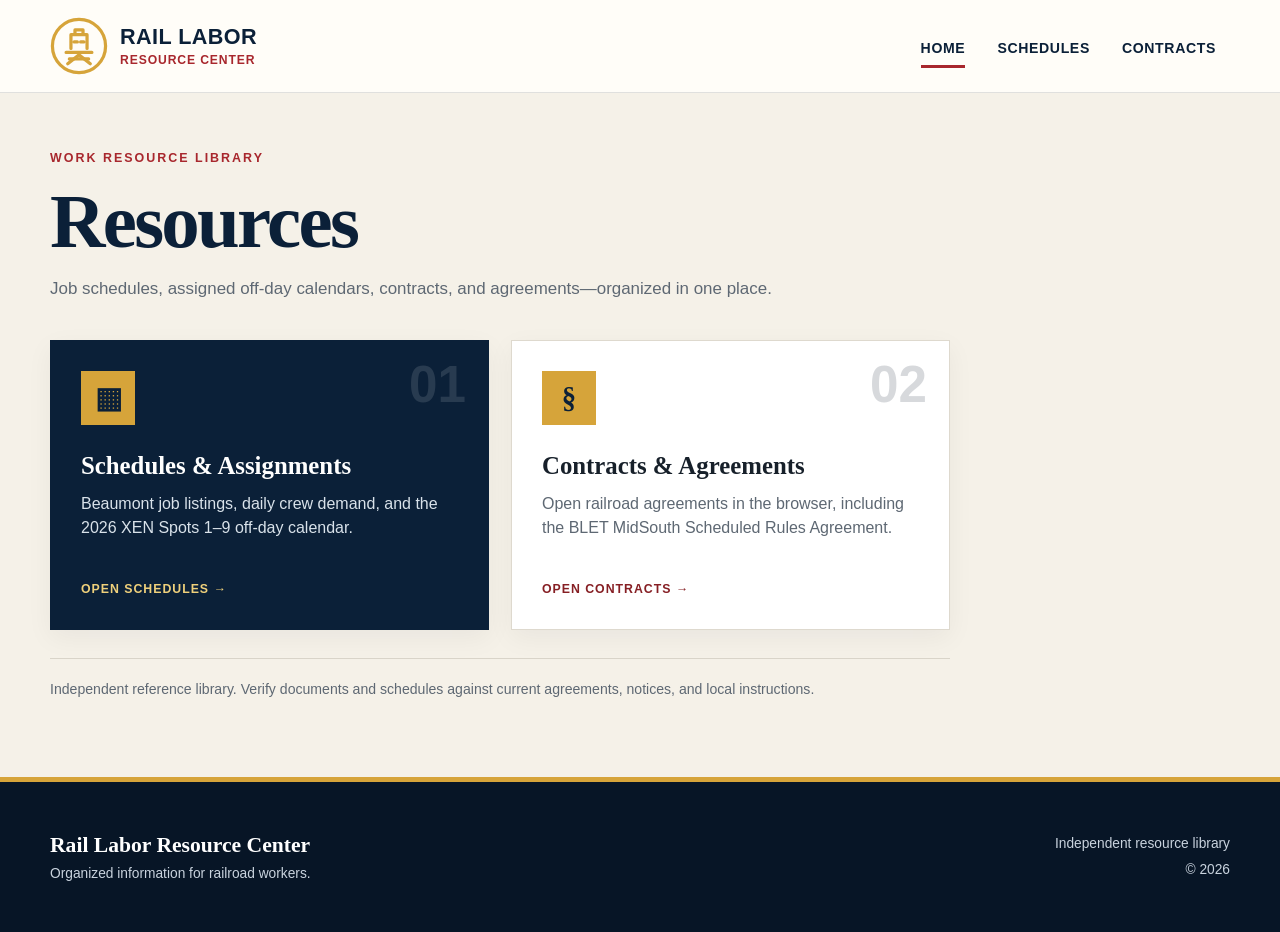
==== index.html @ 2bf5eca1 "Simplify main resource page" ====
<!doctype html>
<html lang="en">
<head>
  <meta charset="utf-8">
  <meta name="viewport" content="width=device-width, initial-scale=1">
  <meta name="description" content="Railroad work agreements, job schedules, calendars, and employee reference materials.">
  <title>Rail Labor Resource Center</title>
  <link rel="stylesheet" href="styles.css">
  <style>
    .home-directory {
      min-height: calc(100vh - 242px);
      padding: 56px 0 76px;
      background: var(--cream);
    }

    .home-heading {
      max-width: 760px;
      margin-bottom: 38px;
    }

    .home-heading h1 {
      margin: 0;
      color: var(--navy-900);
      font-family: Georgia, 'Times New Roman', serif;
      font-size: clamp(2.7rem, 7vw, 4.8rem);
      font-weight: 900;
      line-height: .98;
      letter-spacing: -.035em;
    }

    .home-heading p:not(.eyebrow) {
      margin: 16px 0 0;
      color: var(--muted);
      font-size: 1.06rem;
    }

    .home-resource-grid {
      max-width: 900px;
      grid-template-columns: repeat(2, minmax(0, 1fr));
    }

    .home-resource-grid .resource-card {
      min-height: 290px;
    }

    .home-note {
      max-width: 900px;
      margin: 28px 0 0;
      padding-top: 20px;
      color: var(--muted);
      border-top: 1px solid var(--line);
      font-size: .88rem;
    }

    @media (max-width: 700px) {
      .home-directory { padding: 40px 0 56px; }
      .home-resource-grid { grid-template-columns: 1fr; }
      .home-resource-grid .resource-card { min-height: 250px; }
    }
  </style>
</head>
<body>
  <a class="skip-link" href="#main-content">Skip to content</a>

  <header class="site-header">
    <div class="container header-inner">
      <a class="brand" href="./" aria-label="Rail Labor Resource Center home">
        <span class="brand-mark" aria-hidden="true">
          <svg viewBox="0 0 72 72" role="img">
            <circle cx="36" cy="36" r="33" fill="none" stroke="currentColor" stroke-width="4"/>
            <path d="M20 44h32M24 52h24M26 39V22h20v17M31 22v-6h10v6M30 31h4m4 0h4" fill="none" stroke="currentColor" stroke-width="4" stroke-linecap="round" stroke-linejoin="round"/>
            <path d="M22 58 36 47 50 58" fill="none" stroke="currentColor" stroke-width="4" stroke-linecap="round"/>
          </svg>
        </span>
        <span class="brand-copy">
          <strong>Rail Labor</strong>
          <span>Resource Center</span>
        </span>
      </a>

      <button class="menu-button" type="button" aria-expanded="false" aria-controls="primary-nav">
        <span></span><span></span><span></span>
        <span class="sr-only">Open navigation</span>
      </button>

      <nav id="primary-nav" class="primary-nav" aria-label="Main navigation">
        <a class="active" href="./">Home</a>
        <a href="work-resources/schedules/">Schedules</a>
        <a href="work-resources/contract/">Contracts</a>
      </nav>
    </div>
  </header>

  <main id="main-content" class="home-directory">
    <div class="container">
      <header class="home-heading">
        <p class="eyebrow dark">Work resource library</p>
        <h1>Resources</h1>
        <p>Job schedules, assigned off-day calendars, contracts, and agreements—organized in one place.</p>
      </header>

      <div class="resource-grid home-resource-grid">
        <a class="resource-card featured" href="work-resources/schedules/">
          <span class="card-number">01</span>
          <span class="card-icon" aria-hidden="true">▦</span>
          <h3>Schedules & Assignments</h3>
          <p>Beaumont job listings, daily crew demand, and the 2026 XEN Spots 1–9 off-day calendar.</p>
          <span class="card-link">Open schedules <span aria-hidden="true">→</span></span>
        </a>

        <a class="resource-card" href="work-resources/contract/">
          <span class="card-number">02</span>
          <span class="card-icon" aria-hidden="true">§</span>
          <h3>Contracts & Agreements</h3>
          <p>Open railroad agreements in the browser, including the BLET MidSouth Scheduled Rules Agreement.</p>
          <span class="card-link" style="color:var(--red-700)">Open contracts <span aria-hidden="true">→</span></span>
        </a>
      </div>

      <p class="home-note">Independent reference library. Verify documents and schedules against current agreements, notices, and local instructions.</p>
    </div>
  </main>

  <footer class="site-footer">
    <div class="container footer-inner">
      <div class="footer-brand">
        <strong>Rail Labor Resource Center</strong>
        <span>Organized information for railroad workers.</span>
      </div>
      <div class="footer-meta">
        <span>Independent resource library</span>
        <span id="copyright-year"></span>
      </div>
    </div>
  </footer>

  <script src="script.js"></script>
</body>
</html>
---- styles.css ----
:root {
  --navy-950: #071526;
  --navy-900: #0b2038;
  --navy-800: #123151;
  --blue-700: #164f7a;
  --gold-500: #d6a43a;
  --gold-300: #efd07b;
  --red-600: #a8272d;
  --red-700: #861f24;
  --cream: #f5f1e8;
  --paper: #fffdf8;
  --ink: #17202a;
  --muted: #5e6873;
  --line: #d9d4c9;
  --white: #ffffff;
  --shadow: 0 18px 45px rgba(7, 21, 38, .12);
  --radius: 16px;
  --container: 1180px;
}

* { box-sizing: border-box; }
html { scroll-behavior: smooth; }
body {
  margin: 0;
  color: var(--ink);
  background: var(--paper);
  font-family: Arial, Helvetica, sans-serif;
  line-height: 1.55;
}

a { color: inherit; }
img, svg { max-width: 100%; }
button, input { font: inherit; }

.container {
  width: min(calc(100% - 32px), var(--container));
  margin-inline: auto;
}

.skip-link {
  position: fixed;
  left: 16px;
  top: -60px;
  z-index: 999;
  background: var(--gold-500);
  color: var(--navy-950);
  padding: 10px 14px;
  font-weight: 800;
  text-decoration: none;
  border-radius: 0 0 8px 8px;
}
.skip-link:focus { top: 0; }

.sr-only {
  position: absolute;
  width: 1px;
  height: 1px;
  padding: 0;
  margin: -1px;
  overflow: hidden;
  clip: rect(0,0,0,0);
  white-space: nowrap;
  border: 0;
}

.utility-bar {
  background: var(--navy-950);
  color: #d7e0e9;
  font-size: .8rem;
  letter-spacing: .04em;
}
.utility-inner {
  min-height: 34px;
  display: flex;
  align-items: center;
  justify-content: space-between;
  gap: 20px;
}
.utility-inner a {
  color: var(--gold-300);
  font-weight: 700;
  text-decoration: none;
}
.utility-inner a:hover { text-decoration: underline; }

.site-header {
  position: sticky;
  top: 0;
  z-index: 100;
  background: rgba(255, 253, 248, .97);
  border-bottom: 1px solid rgba(7, 21, 38, .12);
  backdrop-filter: blur(10px);
}
.header-inner {
  min-height: 92px;
  display: flex;
  align-items: center;
  justify-content: space-between;
  gap: 28px;
}
.brand {
  display: inline-flex;
  align-items: center;
  gap: 12px;
  text-decoration: none;
  color: var(--navy-900);
}
.brand-mark {
  width: 58px;
  height: 58px;
  display: grid;
  place-items: center;
  color: var(--gold-500);
}
.brand-copy {
  display: grid;
  line-height: 1;
  text-transform: uppercase;
  letter-spacing: .055em;
}
.brand-copy strong {
  font-size: 1.35rem;
  letter-spacing: .02em;
}
.brand-copy span {
  margin-top: 7px;
  font-size: .76rem;
  font-weight: 800;
  color: var(--red-600);
}

.primary-nav {
  display: flex;
  align-items: center;
  gap: 4px;
}
.primary-nav a {
  position: relative;
  padding: 34px 14px 29px;
  color: var(--navy-900);
  font-size: .88rem;
  font-weight: 800;
  text-decoration: none;
  text-transform: uppercase;
  letter-spacing: .045em;
}
.primary-nav a::after {
  content: "";
  position: absolute;
  left: 14px;
  right: 14px;
  bottom: 20px;
  height: 3px;
  background: var(--red-600);
  transform: scaleX(0);
  transform-origin: left;
  transition: transform .2s ease;
}
.primary-nav a:hover::after,
.primary-nav a.active::after { transform: scaleX(1); }

.menu-button {
  display: none;
  width: 46px;
  height: 42px;
  border: 1px solid var(--line);
  background: var(--paper);
  border-radius: 8px;
  padding: 9px;
  cursor: pointer;
}
.menu-button span:not(.sr-only) {
  display: block;
  height: 3px;
  background: var(--navy-900);
  margin: 4px 0;
  border-radius: 2px;
}

.hero {
  position: relative;
  overflow: hidden;
  color: var(--white);
  background:
    linear-gradient(100deg, rgba(7, 21, 38, .97) 0%, rgba(11, 32, 56, .96) 53%, rgba(18, 49, 81, .88) 100%),
    repeating-linear-gradient(135deg, transparent 0 20px, rgba(255,255,255,.02) 20px 22px);
}
.hero::before {
  content: "";
  position: absolute;
  width: 520px;
  height: 520px;
  right: -120px;
  top: -200px;
  border: 70px solid rgba(214, 164, 58, .08);
  border-radius: 50%;
}
.hero-grid {
  position: relative;
  z-index: 2;
  min-height: 590px;
  display: grid;
  grid-template-columns: minmax(0, 1.5fr) minmax(300px, .72fr);
  align-items: center;
  gap: 70px;
  padding-block: 84px;
}
.eyebrow {
  margin: 0 0 16px;
  color: var(--gold-300);
  font-size: .78rem;
  font-weight: 900;
  text-transform: uppercase;
  letter-spacing: .16em;
}
.eyebrow.dark { color: var(--red-600); }
.hero h1,
.section-heading h2,
.about-section h2,
.page-hero h1 {
  margin: 0;
  color: inherit;
  font-family: Georgia, 'Times New Roman', serif;
  font-weight: 900;
  line-height: .98;
  letter-spacing: -.035em;
}
.hero h1 { font-size: clamp(3.4rem, 8vw, 6.7rem); max-width: 780px; }
.hero-lead {
  max-width: 720px;
  margin: 27px 0 0;
  color: #dfe7ef;
  font-size: clamp(1.05rem, 2vw, 1.28rem);
}
.hero-actions {
  display: flex;
  flex-wrap: wrap;
  gap: 14px;
  margin-top: 34px;
}
.button {
  display: inline-flex;
  align-items: center;
  justify-content: center;
  min-height: 50px;
  padding: 0 22px;
  border: 2px solid transparent;
  font-weight: 900;
  text-decoration: none;
  text-transform: uppercase;
  letter-spacing: .045em;
  font-size: .82rem;
  transition: transform .2s ease, background .2s ease, border-color .2s ease;
}
.button:hover { transform: translateY(-2px); }
.button-primary {
  color: var(--navy-950);
  background: var(--gold-500);
  border-color: var(--gold-500);
}
.button-primary:hover { background: var(--gold-300); }
.button-secondary {
  color: var(--white);
  background: transparent;
  border-color: rgba(255,255,255,.45);
}
.button-secondary:hover { border-color: var(--white); background: rgba(255,255,255,.06); }

.hero-panel {
  position: relative;
  padding: 34px;
  background: rgba(255,255,255,.08);
  border: 1px solid rgba(255,255,255,.18);
  box-shadow: 0 24px 60px rgba(0,0,0,.18);
}
.hero-panel::before {
  content: "";
  position: absolute;
  left: 0;
  top: 0;
  width: 7px;
  height: 100%;
  background: var(--gold-500);
}
.panel-kicker {
  color: var(--gold-300);
  font-size: .72rem;
  font-weight: 900;
  text-transform: uppercase;
  letter-spacing: .15em;
}
.hero-panel h2 {
  margin: 12px 0 22px;
  font-family: Georgia, 'Times New Roman', serif;
  font-size: 2rem;
  line-height: 1.08;
}
.check-list { list-style: none; padding: 0; margin: 0; }
.check-list li {
  position: relative;
  padding: 13px 0 13px 30px;
  border-top: 1px solid rgba(255,255,255,.14);
}
.check-list li::before {
  content: "✓";
  position: absolute;
  left: 0;
  color: var(--gold-300);
  font-weight: 900;
}

.rail-lines {
  position: absolute;
  left: 0;
  right: 0;
  bottom: 0;
  height: 72px;
  opacity: .13;
  background:
    linear-gradient(to bottom, transparent 14px, #fff 14px 18px, transparent 18px 42px, #fff 42px 46px, transparent 46px),
    repeating-linear-gradient(90deg, transparent 0 40px, #fff 40px 46px, transparent 46px 80px);
}

.notice-strip { background: var(--red-600); color: var(--white); }
.notice-inner {
  min-height: 62px;
  display: flex;
  align-items: center;
  gap: 16px;
  font-size: .95rem;
}
.notice-inner strong {
  color: var(--gold-300);
  text-transform: uppercase;
  letter-spacing: .07em;
}

.section { padding: 92px 0; }
.resources-section { background: var(--cream); }
.section-heading h2,
.about-section h2 { color: var(--navy-900); font-size: clamp(2.5rem, 5vw, 4.4rem); }
.section-heading p:not(.eyebrow) {
  max-width: 710px;
  margin: 18px 0 0;
  color: var(--muted);
  font-size: 1.06rem;
}
.split-heading {
  display: flex;
  align-items: end;
  justify-content: space-between;
  gap: 30px;
  margin-bottom: 42px;
}
.resource-search { min-width: min(100%, 330px); }
.resource-search input {
  width: 100%;
  min-height: 50px;
  padding: 0 16px;
  color: var(--ink);
  background: var(--white);
  border: 1px solid #c7c2b7;
  border-radius: 0;
  outline: none;
}
.resource-search input:focus {
  border-color: var(--navy-800);
  box-shadow: 0 0 0 3px rgba(18,49,81,.12);
}

.resource-grid {
  display: grid;
  grid-template-columns: repeat(3, 1fr);
  gap: 22px;
}
.resource-card {
  position: relative;
  min-height: 330px;
  display: flex;
  flex-direction: column;
  padding: 30px;
  color: var(--ink);
  background: var(--white);
  border: 1px solid #ded9ce;
  box-shadow: 0 8px 25px rgba(7,21,38,.05);
  text-decoration: none;
  transition: transform .2s ease, box-shadow .2s ease, border-color .2s ease;
}
.resource-card:hover {
  transform: translateY(-5px);
  border-color: var(--gold-500);
  box-shadow: var(--shadow);
}
.resource-card.featured {
  color: var(--white);
  background: var(--navy-900);
  border-color: var(--navy-900);
}
.resource-card.featured p { color: #d9e2ea; }
.card-number {
  position: absolute;
  right: 22px;
  top: 18px;
  color: rgba(7,21,38,.16);
  font-size: 3.2rem;
  font-weight: 900;
  line-height: 1;
}
.featured .card-number { color: rgba(255,255,255,.12); }
.card-icon {
  width: 54px;
  height: 54px;
  display: grid;
  place-items: center;
  color: var(--navy-900);
  background: var(--gold-500);
  font-family: Georgia, 'Times New Roman', serif;
  font-size: 1.8rem;
  font-weight: 900;
}
.resource-card h3 {
  margin: 28px 0 12px;
  font-family: Georgia, 'Times New Roman', serif;
  font-size: 1.55rem;
  line-height: 1.08;
}
.resource-card p {
  margin: 0 0 22px;
  color: var(--muted);
}
.card-link,
.status-pill {
  margin-top: auto;
  font-size: .77rem;
  font-weight: 900;
  text-transform: uppercase;
  letter-spacing: .08em;
}
.card-link { color: var(--gold-300); }
.status-pill {
  width: fit-content;
  color: var(--red-700);
  background: #f4e4e5;
  padding: 6px 9px;
}
.resource-card.is-hidden { display: none; }
.no-results {
  padding: 24px;
  text-align: center;
  color: var(--muted);
  background: var(--white);
  border: 1px solid var(--line);
}

.quick-section {
  color: var(--white);
  background: var(--navy-900);
}
.quick-grid {
  display: grid;
  grid-template-columns: .72fr 1.28fr;
  align-items: start;
  gap: 70px;
}
.light-heading h2 { color: var(--white); }
.light-heading p:not(.eyebrow) { color: #cbd5df; }
.quick-links {
  display: grid;
  grid-template-columns: repeat(3, 1fr);
  border-top: 1px solid rgba(255,255,255,.18);
  border-left: 1px solid rgba(255,255,255,.18);
}
.quick-links a {
  min-height: 180px;
  display: flex;
  flex-direction: column;
  justify-content: end;
  padding: 25px;
  border-right: 1px solid rgba(255,255,255,.18);
  border-bottom: 1px solid rgba(255,255,255,.18);
  text-decoration: none;
  transition: background .2s ease;
}
.quick-links a:hover { background: rgba(255,255,255,.07); }
.quick-links span {
  color: var(--gold-300);
  font-size: .72rem;
  font-weight: 900;
  text-transform: uppercase;
  letter-spacing: .1em;
}
.quick-links strong {
  margin-top: 10px;
  font-family: Georgia, 'Times New Roman', serif;
  font-size: 1.35rem;
  line-height: 1.1;
}

.about-section { background: var(--paper); }
.about-grid {
  display: grid;
  grid-template-columns: .9fr 1.1fr;
  gap: 80px;
}
.about-copy {
  padding-top: 12px;
  color: var(--muted);
  font-size: 1.08rem;
}
.about-copy p:first-child { margin-top: 0; }

.site-footer {
  color: #c9d3de;
  background: var(--navy-950);
  border-top: 5px solid var(--gold-500);
}
.footer-inner {
  min-height: 150px;
  display: flex;
  align-items: center;
  justify-content: space-between;
  gap: 28px;
}
.footer-brand { display: grid; }
.footer-brand strong {
  color: var(--white);
  font-family: Georgia, 'Times New Roman', serif;
  font-size: 1.35rem;
}
.footer-brand span,
.footer-meta { font-size: .86rem; }
.footer-meta { display: grid; text-align: right; gap: 5px; }

/* Interior pages */
.page-hero {
  color: var(--white);
  background: var(--navy-900);
  border-bottom: 8px solid var(--gold-500);
}
.page-hero .container { padding-block: 72px; }
.breadcrumbs {
  display: flex;
  flex-wrap: wrap;
  gap: 8px;
  margin-bottom: 22px;
  color: #cbd5df;
  font-size: .82rem;
  font-weight: 700;
}
.breadcrumbs a { color: var(--gold-300); text-decoration: none; }
.page-hero h1 { font-size: clamp(3rem, 7vw, 5.6rem); }
.page-hero p {
  max-width: 760px;
  margin: 22px 0 0;
  color: #dce4eb;
  font-size: 1.14rem;
}
.library-layout {
  display: grid;
  grid-template-columns: 270px minmax(0, 1fr);
  gap: 42px;
  align-items: start;
}
.library-sidebar {
  position: sticky;
  top: 120px;
  padding: 24px;
  background: var(--cream);
  border-top: 5px solid var(--red-600);
}
.library-sidebar h2 {
  margin: 0 0 14px;
  color: var(--navy-900);
  font-family: Georgia, 'Times New Roman', serif;
  font-size: 1.35rem;
}
.library-sidebar p { margin: 0; color: var(--muted); font-size: .93rem; }
.library-sidebar a {
  display: block;
  margin-top: 18px;
  color: var(--red-700);
  font-weight: 900;
  font-size: .8rem;
  text-transform: uppercase;
  letter-spacing: .05em;
  text-decoration: none;
}
.library-main h2 {
  margin: 0;
  color: var(--navy-900);
  font-family: Georgia, 'Times New Roman', serif;
  font-size: 2.2rem;
}
.library-intro { color: var(--muted); }
.empty-state {
  margin-top: 28px;
  padding: 42px;
  background: var(--cream);
  border: 1px solid var(--line);
  border-left: 6px solid var(--gold-500);
}
.empty-state h3 {
  margin: 0 0 10px;
  color: var(--navy-900);
  font-family: Georgia, 'Times New Roman', serif;
  font-size: 1.6rem;
}
.empty-state p { margin: 0; color: var(--muted); }
.document-list {
  display: grid;
  gap: 14px;
  margin-top: 28px;
}
.document-item {
  display: grid;
  grid-template-columns: 58px minmax(0,1fr) auto;
  align-items: center;
  gap: 18px;
  padding: 18px;
  background: var(--white);
  border: 1px solid var(--line);
  text-decoration: none;
}
.document-item:hover { border-color: var(--gold-500); box-shadow: var(--shadow); }
.doc-type {
  min-height: 54px;
  display: grid;
  place-items: center;
  color: var(--white);
  background: var(--red-600);
  font-size: .72rem;
  font-weight: 900;
}
.doc-copy strong { display: block; color: var(--navy-900); }
.doc-copy span { color: var(--muted); font-size: .86rem; }
.doc-action { color: var(--red-700); font-size: .78rem; font-weight: 900; text-transform: uppercase; }

@media (max-width: 980px) {
  .menu-button { display: block; }
  .primary-nav {
    position: absolute;
    left: 0;
    right: 0;
    top: 92px;
    display: none;
    flex-direction: column;
    align-items: stretch;
    padding: 10px 16px 18px;
    background: var(--paper);
    border-bottom: 1px solid var(--line);
    box-shadow: 0 18px 30px rgba(7,21,38,.12);
  }
  .primary-nav.open { display: flex; }
  .primary-nav a { padding: 14px; }
  .primary-nav a::after { bottom: 7px; }
  .hero-grid { grid-template-columns: 1fr; gap: 40px; }
  .hero-panel { max-width: 620px; }
  .resource-grid { grid-template-columns: repeat(2, 1fr); }
  .quick-grid,
  .about-grid { grid-template-columns: 1fr; gap: 40px; }
  .library-layout { grid-template-columns: 1fr; }
  .library-sidebar { position: static; }
}

@media (max-width: 700px) {
  .utility-inner { min-height: 42px; font-size: .7rem; }
  .utility-inner span { max-width: 65%; }
  .header-inner { min-height: 76px; }
  .brand-mark { width: 47px; height: 47px; }
  .brand-copy strong { font-size: 1.08rem; }
  .brand-copy span { font-size: .66rem; }
  .primary-nav { top: 76px; }
  .hero-grid { min-height: auto; padding-block: 62px 88px; }
  .hero h1 { font-size: clamp(3rem, 16vw, 4.6rem); }
  .hero-panel { padding: 28px 25px; }
  .notice-inner { align-items: flex-start; flex-direction: column; gap: 2px; padding-block: 14px; }
  .section { padding: 68px 0; }
  .split-heading { align-items: stretch; flex-direction: column; }
  .resource-grid { grid-template-columns: 1fr; }
  .resource-card { min-height: 290px; }
  .quick-links { grid-template-columns: 1fr; }
  .quick-links a { min-height: 130px; }
  .footer-inner { align-items: flex-start; flex-direction: column; justify-content: center; padding-block: 34px; }
  .footer-meta { text-align: left; }
  .document-item { grid-template-columns: 50px minmax(0,1fr); }
  .doc-action { grid-column: 2; }
  .empty-state { padding: 30px 24px; }
}
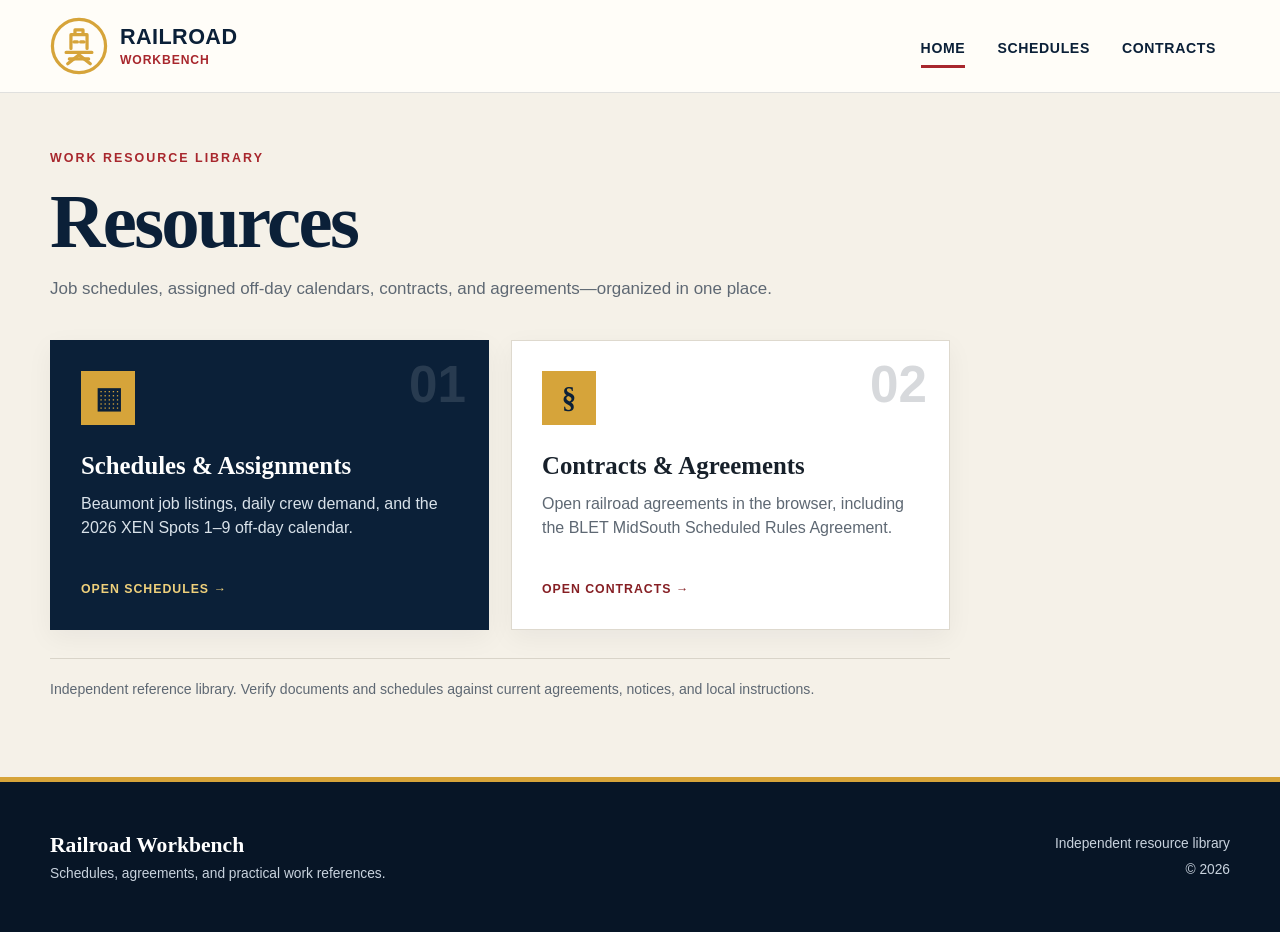
==== commit dbdb77d5: "Rename site to Railroad Workbench" ====
--- a/index.html
+++ b/index.html
@@ -4,7 +4,7 @@
   <meta charset="utf-8">
   <meta name="viewport" content="width=device-width, initial-scale=1">
   <meta name="description" content="Railroad work agreements, job schedules, calendars, and employee reference materials.">
-  <title>Rail Labor Resource Center</title>
+  <title>Railroad Workbench</title>
   <link rel="stylesheet" href="styles.css">
   <style>
     .home-directory {
@@ -64,7 +64,7 @@
 
   <header class="site-header">
     <div class="container header-inner">
-      <a class="brand" href="./" aria-label="Rail Labor Resource Center home">
+      <a class="brand" href="./" aria-label="Railroad Workbench home">
         <span class="brand-mark" aria-hidden="true">
           <svg viewBox="0 0 72 72" role="img">
             <circle cx="36" cy="36" r="33" fill="none" stroke="currentColor" stroke-width="4"/>
@@ -73,8 +73,8 @@
           </svg>
         </span>
         <span class="brand-copy">
-          <strong>Rail Labor</strong>
-          <span>Resource Center</span>
+          <strong>Railroad</strong>
+          <span>Workbench</span>
         </span>
       </a>
 
@@ -124,8 +124,8 @@
   <footer class="site-footer">
     <div class="container footer-inner">
       <div class="footer-brand">
-        <strong>Rail Labor Resource Center</strong>
-        <span>Organized information for railroad workers.</span>
+        <strong>Railroad Workbench</strong>
+        <span>Schedules, agreements, and practical work references.</span>
       </div>
       <div class="footer-meta">
         <span>Independent resource library</span>
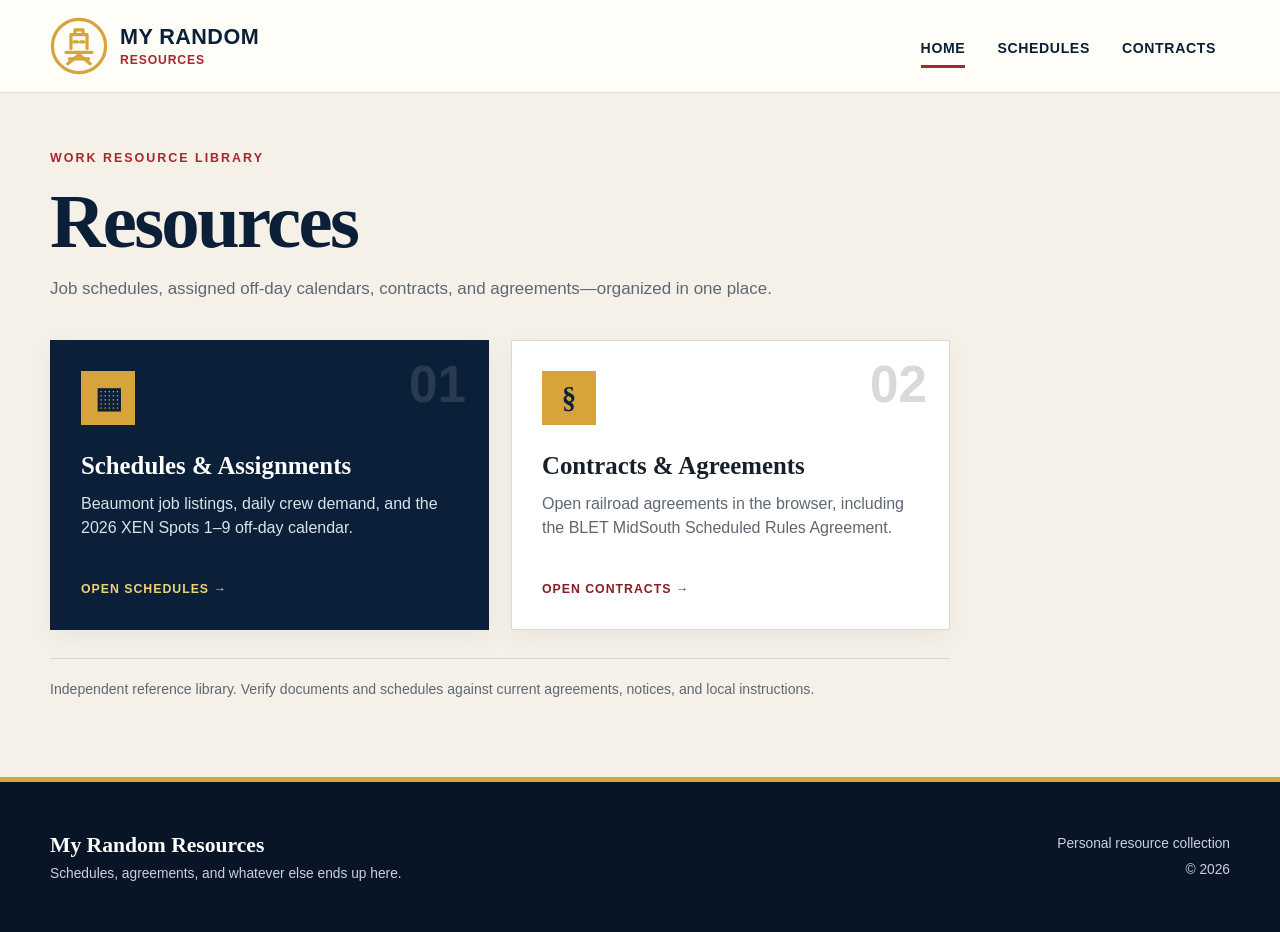
==== commit c30c63c4: "Add noindex directive to homepage" ====
--- a/index.html
+++ b/index.html
@@ -4,7 +4,8 @@
   <meta charset="utf-8">
   <meta name="viewport" content="width=device-width, initial-scale=1">
   <meta name="description" content="Railroad work agreements, job schedules, calendars, and employee reference materials.">
-  <title>Railroad Workbench</title>
+  <meta name="robots" content="noindex">
+  <title>My Random Resources</title>
   <link rel="stylesheet" href="styles.css">
   <style>
     .home-directory {
@@ -64,7 +65,7 @@
 
   <header class="site-header">
     <div class="container header-inner">
-      <a class="brand" href="./" aria-label="Railroad Workbench home">
+      <a class="brand" href="./" aria-label="My Random Resources home">
         <span class="brand-mark" aria-hidden="true">
           <svg viewBox="0 0 72 72" role="img">
             <circle cx="36" cy="36" r="33" fill="none" stroke="currentColor" stroke-width="4"/>
@@ -73,8 +74,8 @@
           </svg>
         </span>
         <span class="brand-copy">
-          <strong>Railroad</strong>
-          <span>Workbench</span>
+          <strong>My Random</strong>
+          <span>Resources</span>
         </span>
       </a>
 
@@ -124,11 +125,11 @@
   <footer class="site-footer">
     <div class="container footer-inner">
       <div class="footer-brand">
-        <strong>Railroad Workbench</strong>
-        <span>Schedules, agreements, and practical work references.</span>
+        <strong>My Random Resources</strong>
+        <span>Schedules, agreements, and whatever else ends up here.</span>
       </div>
       <div class="footer-meta">
-        <span>Independent resource library</span>
+        <span>Personal resource collection</span>
         <span id="copyright-year"></span>
       </div>
     </div>
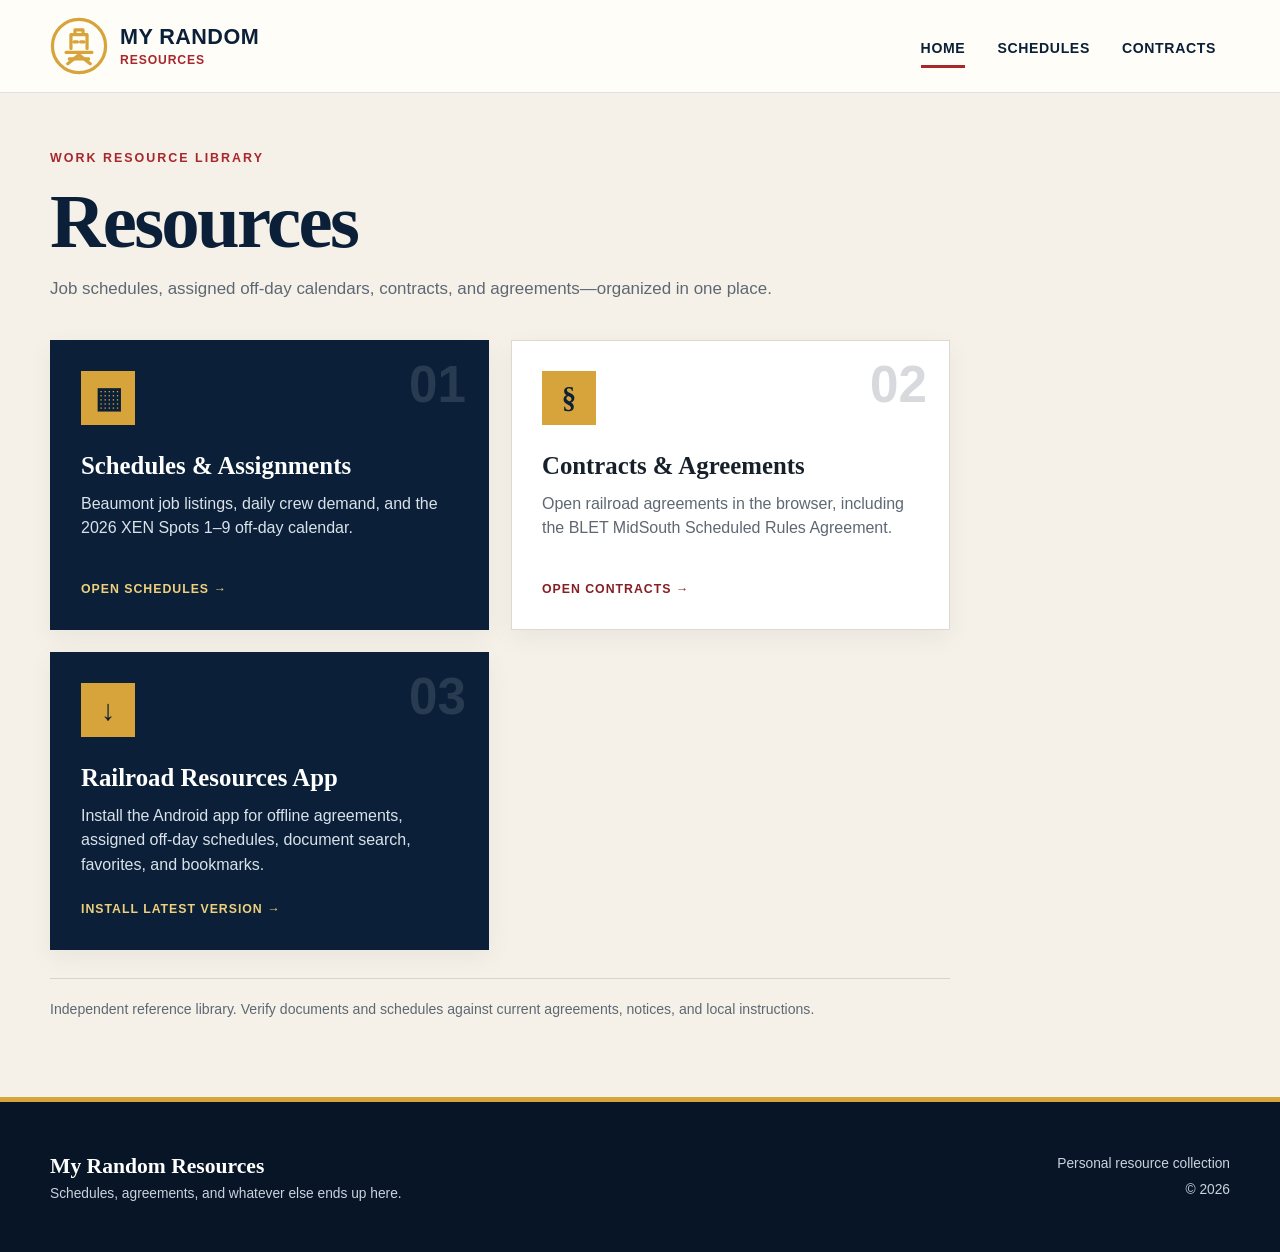
==== commit 0925d07a: "Add Railroad Resources app download" ====
--- a/index.html
+++ b/index.html
@@ -1,140 +1,148 @@
-<!doctype html>
-<html lang="en">
-<head>
-  <meta charset="utf-8">
-  <meta name="viewport" content="width=device-width, initial-scale=1">
-  <meta name="description" content="Railroad work agreements, job schedules, calendars, and employee reference materials.">
-  <meta name="robots" content="noindex">
-  <title>My Random Resources</title>
-  <link rel="stylesheet" href="styles.css">
-  <style>
-    .home-directory {
-      min-height: calc(100vh - 242px);
-      padding: 56px 0 76px;
-      background: var(--cream);
-    }
-
-    .home-heading {
-      max-width: 760px;
-      margin-bottom: 38px;
-    }
-
-    .home-heading h1 {
-      margin: 0;
-      color: var(--navy-900);
-      font-family: Georgia, 'Times New Roman', serif;
-      font-size: clamp(2.7rem, 7vw, 4.8rem);
-      font-weight: 900;
-      line-height: .98;
-      letter-spacing: -.035em;
-    }
-
-    .home-heading p:not(.eyebrow) {
-      margin: 16px 0 0;
-      color: var(--muted);
-      font-size: 1.06rem;
-    }
-
-    .home-resource-grid {
-      max-width: 900px;
-      grid-template-columns: repeat(2, minmax(0, 1fr));
-    }
-
-    .home-resource-grid .resource-card {
-      min-height: 290px;
-    }
-
-    .home-note {
-      max-width: 900px;
-      margin: 28px 0 0;
-      padding-top: 20px;
-      color: var(--muted);
-      border-top: 1px solid var(--line);
-      font-size: .88rem;
-    }
-
-    @media (max-width: 700px) {
-      .home-directory { padding: 40px 0 56px; }
-      .home-resource-grid { grid-template-columns: 1fr; }
-      .home-resource-grid .resource-card { min-height: 250px; }
-    }
-  </style>
-</head>
-<body>
-  <a class="skip-link" href="#main-content">Skip to content</a>
-
-  <header class="site-header">
-    <div class="container header-inner">
-      <a class="brand" href="./" aria-label="My Random Resources home">
-        <span class="brand-mark" aria-hidden="true">
-          <svg viewBox="0 0 72 72" role="img">
-            <circle cx="36" cy="36" r="33" fill="none" stroke="currentColor" stroke-width="4"/>
-            <path d="M20 44h32M24 52h24M26 39V22h20v17M31 22v-6h10v6M30 31h4m4 0h4" fill="none" stroke="currentColor" stroke-width="4" stroke-linecap="round" stroke-linejoin="round"/>
-            <path d="M22 58 36 47 50 58" fill="none" stroke="currentColor" stroke-width="4" stroke-linecap="round"/>
-          </svg>
-        </span>
-        <span class="brand-copy">
-          <strong>My Random</strong>
-          <span>Resources</span>
-        </span>
-      </a>
-
-      <button class="menu-button" type="button" aria-expanded="false" aria-controls="primary-nav">
-        <span></span><span></span><span></span>
-        <span class="sr-only">Open navigation</span>
-      </button>
-
-      <nav id="primary-nav" class="primary-nav" aria-label="Main navigation">
-        <a class="active" href="./">Home</a>
-        <a href="work-resources/schedules/">Schedules</a>
-        <a href="work-resources/contract/">Contracts</a>
-      </nav>
-    </div>
-  </header>
-
-  <main id="main-content" class="home-directory">
-    <div class="container">
-      <header class="home-heading">
-        <p class="eyebrow dark">Work resource library</p>
-        <h1>Resources</h1>
-        <p>Job schedules, assigned off-day calendars, contracts, and agreements—organized in one place.</p>
-      </header>
-
-      <div class="resource-grid home-resource-grid">
-        <a class="resource-card featured" href="work-resources/schedules/">
-          <span class="card-number">01</span>
-          <span class="card-icon" aria-hidden="true">▦</span>
-          <h3>Schedules & Assignments</h3>
-          <p>Beaumont job listings, daily crew demand, and the 2026 XEN Spots 1–9 off-day calendar.</p>
-          <span class="card-link">Open schedules <span aria-hidden="true">→</span></span>
+<!doctype html>
+<html lang="en">
+<head>
+  <meta charset="utf-8">
+  <meta name="viewport" content="width=device-width, initial-scale=1">
+  <meta name="description" content="Railroad work agreements, job schedules, calendars, and employee reference materials.">
+  <meta name="robots" content="noindex">
+  <title>My Random Resources</title>
+  <link rel="stylesheet" href="styles.css">
+  <style>
+    .home-directory {
+      min-height: calc(100vh - 242px);
+      padding: 56px 0 76px;
+      background: var(--cream);
+    }
+
+    .home-heading {
+      max-width: 760px;
+      margin-bottom: 38px;
+    }
+
+    .home-heading h1 {
+      margin: 0;
+      color: var(--navy-900);
+      font-family: Georgia, 'Times New Roman', serif;
+      font-size: clamp(2.7rem, 7vw, 4.8rem);
+      font-weight: 900;
+      line-height: .98;
+      letter-spacing: -.035em;
+    }
+
+    .home-heading p:not(.eyebrow) {
+      margin: 16px 0 0;
+      color: var(--muted);
+      font-size: 1.06rem;
+    }
+
+    .home-resource-grid {
+      max-width: 900px;
+      grid-template-columns: repeat(2, minmax(0, 1fr));
+    }
+
+    .home-resource-grid .resource-card {
+      min-height: 290px;
+    }
+
+    .home-note {
+      max-width: 900px;
+      margin: 28px 0 0;
+      padding-top: 20px;
+      color: var(--muted);
+      border-top: 1px solid var(--line);
+      font-size: .88rem;
+    }
+
+    @media (max-width: 700px) {
+      .home-directory { padding: 40px 0 56px; }
+      .home-resource-grid { grid-template-columns: 1fr; }
+      .home-resource-grid .resource-card { min-height: 250px; }
+    }
+  </style>
+</head>
+<body>
+  <a class="skip-link" href="#main-content">Skip to content</a>
+
+  <header class="site-header">
+    <div class="container header-inner">
+      <a class="brand" href="./" aria-label="My Random Resources home">
+        <span class="brand-mark" aria-hidden="true">
+          <svg viewBox="0 0 72 72" role="img">
+            <circle cx="36" cy="36" r="33" fill="none" stroke="currentColor" stroke-width="4"/>
+            <path d="M20 44h32M24 52h24M26 39V22h20v17M31 22v-6h10v6M30 31h4m4 0h4" fill="none" stroke="currentColor" stroke-width="4" stroke-linecap="round" stroke-linejoin="round"/>
+            <path d="M22 58 36 47 50 58" fill="none" stroke="currentColor" stroke-width="4" stroke-linecap="round"/>
+          </svg>
+        </span>
+        <span class="brand-copy">
+          <strong>My Random</strong>
+          <span>Resources</span>
+        </span>
+      </a>
+
+      <button class="menu-button" type="button" aria-expanded="false" aria-controls="primary-nav">
+        <span></span><span></span><span></span>
+        <span class="sr-only">Open navigation</span>
+      </button>
+
+      <nav id="primary-nav" class="primary-nav" aria-label="Main navigation">
+        <a class="active" href="./">Home</a>
+        <a href="work-resources/schedules/">Schedules</a>
+        <a href="work-resources/contract/">Contracts</a>
+      </nav>
+    </div>
+  </header>
+
+  <main id="main-content" class="home-directory">
+    <div class="container">
+      <header class="home-heading">
+        <p class="eyebrow dark">Work resource library</p>
+        <h1>Resources</h1>
+        <p>Job schedules, assigned off-day calendars, contracts, and agreements—organized in one place.</p>
+      </header>
+
+      <div class="resource-grid home-resource-grid">
+        <a class="resource-card featured" href="work-resources/schedules/">
+          <span class="card-number">01</span>
+          <span class="card-icon" aria-hidden="true">▦</span>
+          <h3>Schedules & Assignments</h3>
+          <p>Beaumont job listings, daily crew demand, and the 2026 XEN Spots 1–9 off-day calendar.</p>
+          <span class="card-link">Open schedules <span aria-hidden="true">→</span></span>
+        </a>
+
+        <a class="resource-card" href="work-resources/contract/">
+          <span class="card-number">02</span>
+          <span class="card-icon" aria-hidden="true">§</span>
+          <h3>Contracts & Agreements</h3>
+          <p>Open railroad agreements in the browser, including the BLET MidSouth Scheduled Rules Agreement.</p>
+          <span class="card-link" style="color:var(--red-700)">Open contracts <span aria-hidden="true">→</span></span>
         </a>
 
-        <a class="resource-card" href="work-resources/contract/">
-          <span class="card-number">02</span>
-          <span class="card-icon" aria-hidden="true">§</span>
-          <h3>Contracts & Agreements</h3>
-          <p>Open railroad agreements in the browser, including the BLET MidSouth Scheduled Rules Agreement.</p>
-          <span class="card-link" style="color:var(--red-700)">Open contracts <span aria-hidden="true">→</span></span>
+        <a class="resource-card featured" href="https://github.com/LooseBoltStudio/Resources/releases/latest/download/Railroad-Resources.apk">
+          <span class="card-number">03</span>
+          <span class="card-icon" aria-hidden="true">&#8595;</span>
+          <h3>Railroad Resources App</h3>
+          <p>Install the Android app for offline agreements, assigned off-day schedules, document search, favorites, and bookmarks.</p>
+          <span class="card-link">Install latest version <span aria-hidden="true">&#8594;</span></span>
         </a>
       </div>
-
-      <p class="home-note">Independent reference library. Verify documents and schedules against current agreements, notices, and local instructions.</p>
-    </div>
-  </main>
-
-  <footer class="site-footer">
-    <div class="container footer-inner">
-      <div class="footer-brand">
-        <strong>My Random Resources</strong>
-        <span>Schedules, agreements, and whatever else ends up here.</span>
-      </div>
-      <div class="footer-meta">
-        <span>Personal resource collection</span>
-        <span id="copyright-year"></span>
-      </div>
-    </div>
-  </footer>
-
-  <script src="script.js"></script>
-</body>
-</html>
+
+      <p class="home-note">Independent reference library. Verify documents and schedules against current agreements, notices, and local instructions.</p>
+    </div>
+  </main>
+
+  <footer class="site-footer">
+    <div class="container footer-inner">
+      <div class="footer-brand">
+        <strong>My Random Resources</strong>
+        <span>Schedules, agreements, and whatever else ends up here.</span>
+      </div>
+      <div class="footer-meta">
+        <span>Personal resource collection</span>
+        <span id="copyright-year"></span>
+      </div>
+    </div>
+  </footer>
+
+  <script src="script.js"></script>
+</body>
+</html>
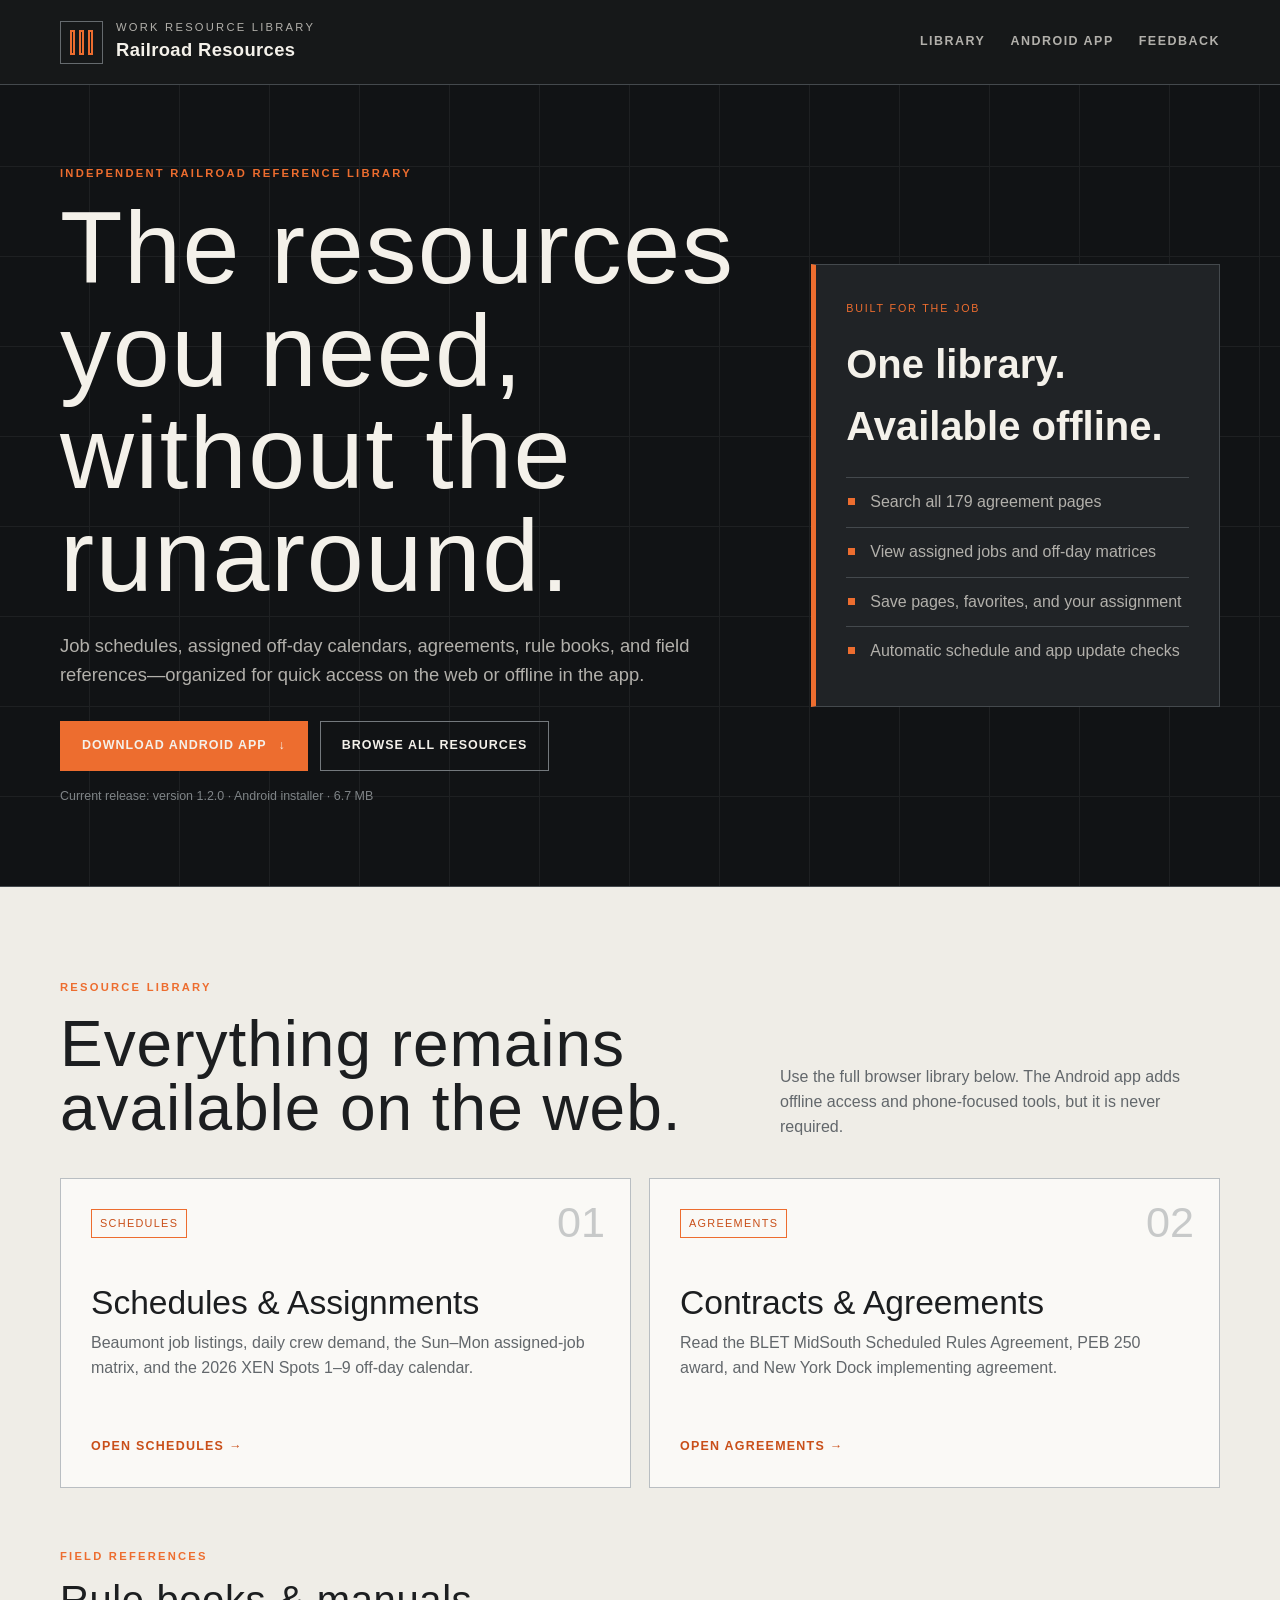
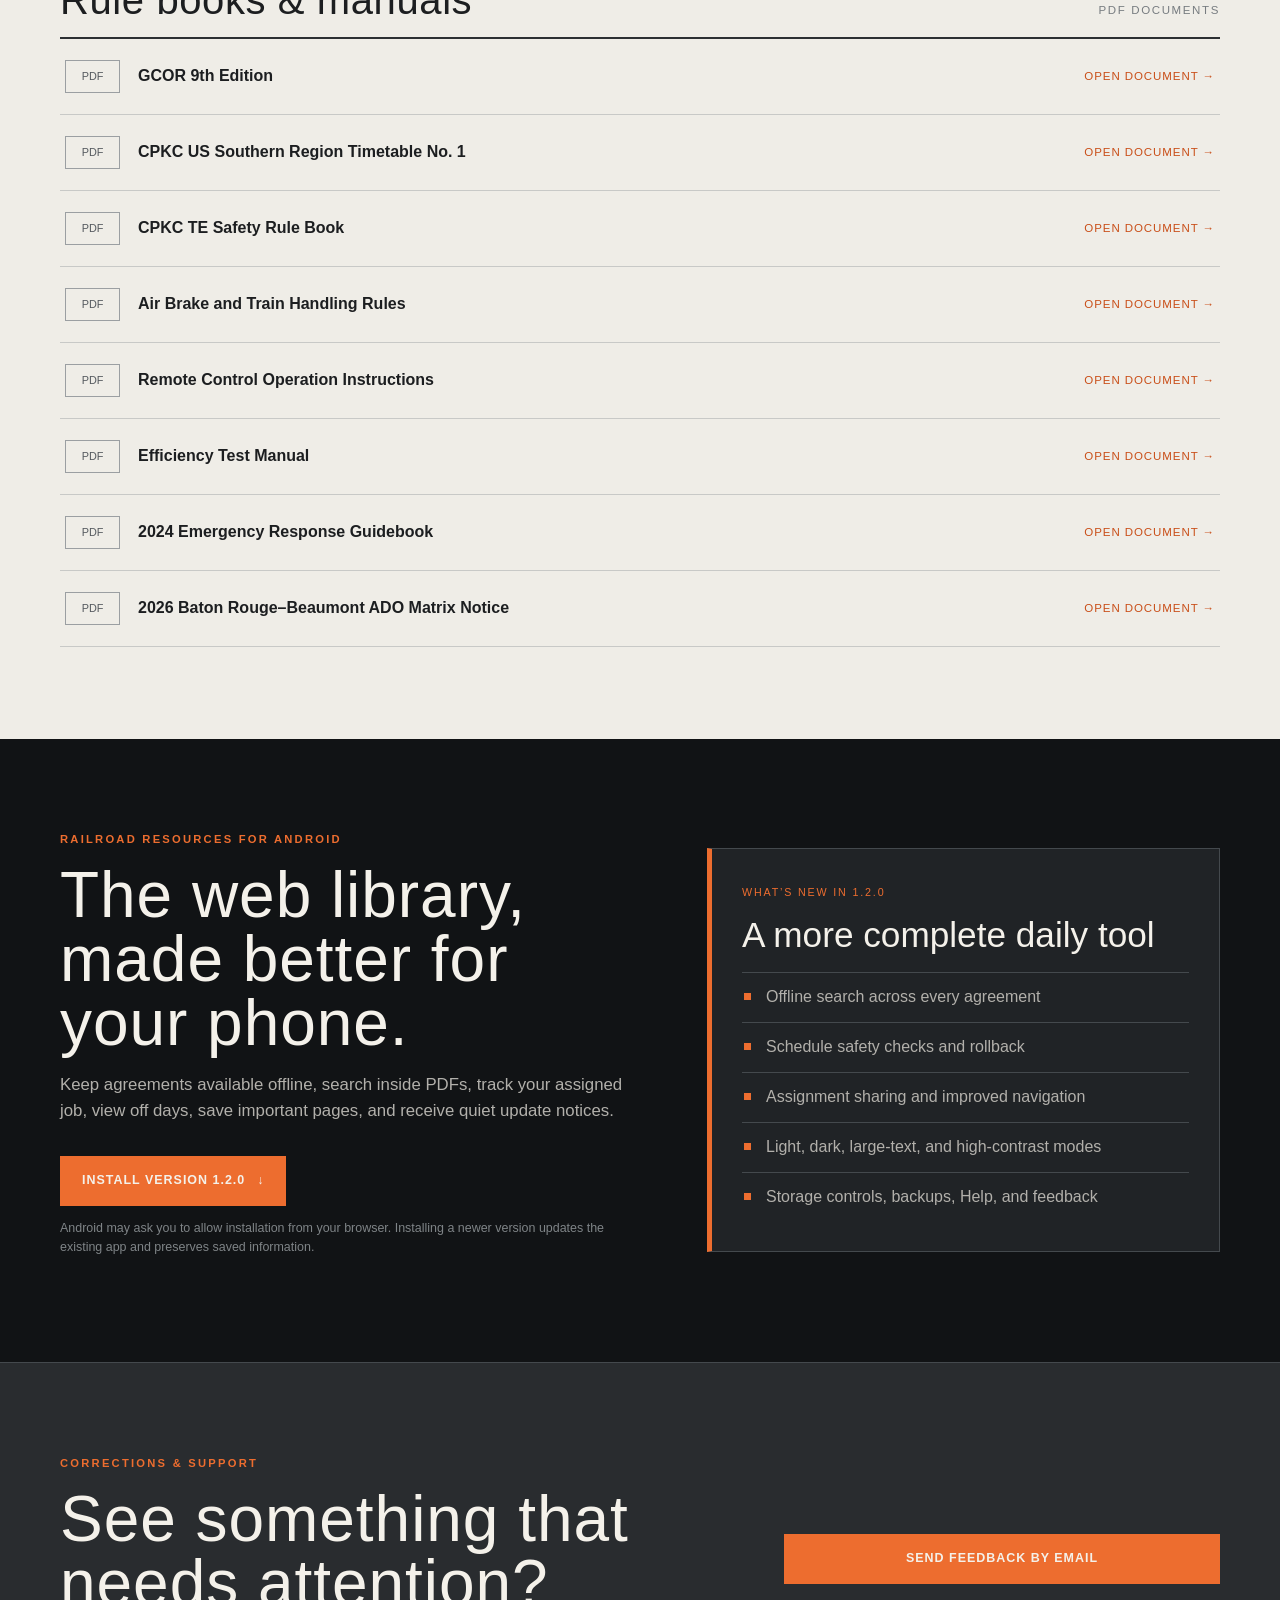
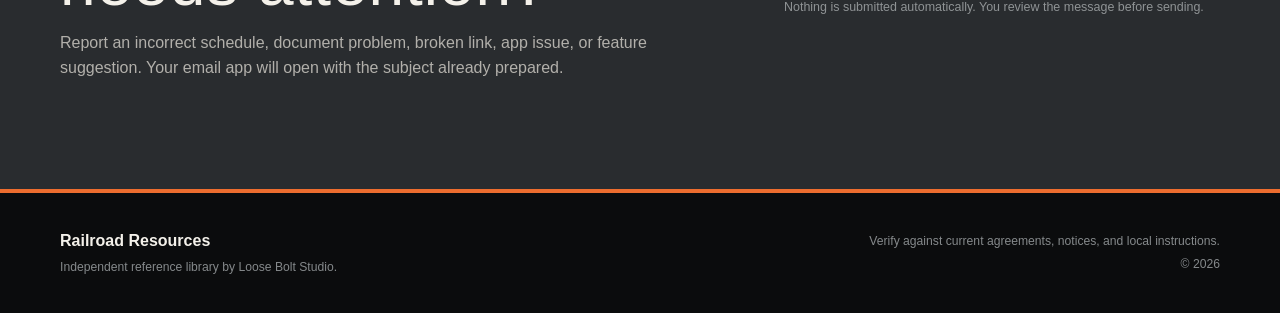
==== commit 21d86e57: "Redesign Railroad Resources website" ====
--- a/index.html
+++ b/index.html
@@ -1,148 +1,47 @@
-<!doctype html>
-<html lang="en">
-<head>
-  <meta charset="utf-8">
-  <meta name="viewport" content="width=device-width, initial-scale=1">
-  <meta name="description" content="Railroad work agreements, job schedules, calendars, and employee reference materials.">
-  <meta name="robots" content="noindex">
-  <title>My Random Resources</title>
-  <link rel="stylesheet" href="styles.css">
-  <style>
-    .home-directory {
-      min-height: calc(100vh - 242px);
-      padding: 56px 0 76px;
-      background: var(--cream);
-    }
-
-    .home-heading {
-      max-width: 760px;
-      margin-bottom: 38px;
-    }
-
-    .home-heading h1 {
-      margin: 0;
-      color: var(--navy-900);
-      font-family: Georgia, 'Times New Roman', serif;
-      font-size: clamp(2.7rem, 7vw, 4.8rem);
-      font-weight: 900;
-      line-height: .98;
-      letter-spacing: -.035em;
-    }
-
-    .home-heading p:not(.eyebrow) {
-      margin: 16px 0 0;
-      color: var(--muted);
-      font-size: 1.06rem;
-    }
-
-    .home-resource-grid {
-      max-width: 900px;
-      grid-template-columns: repeat(2, minmax(0, 1fr));
-    }
-
-    .home-resource-grid .resource-card {
-      min-height: 290px;
-    }
-
-    .home-note {
-      max-width: 900px;
-      margin: 28px 0 0;
-      padding-top: 20px;
-      color: var(--muted);
-      border-top: 1px solid var(--line);
-      font-size: .88rem;
-    }
-
-    @media (max-width: 700px) {
-      .home-directory { padding: 40px 0 56px; }
-      .home-resource-grid { grid-template-columns: 1fr; }
-      .home-resource-grid .resource-card { min-height: 250px; }
-    }
-  </style>
-</head>
-<body>
-  <a class="skip-link" href="#main-content">Skip to content</a>
-
-  <header class="site-header">
-    <div class="container header-inner">
-      <a class="brand" href="./" aria-label="My Random Resources home">
-        <span class="brand-mark" aria-hidden="true">
-          <svg viewBox="0 0 72 72" role="img">
-            <circle cx="36" cy="36" r="33" fill="none" stroke="currentColor" stroke-width="4"/>
-            <path d="M20 44h32M24 52h24M26 39V22h20v17M31 22v-6h10v6M30 31h4m4 0h4" fill="none" stroke="currentColor" stroke-width="4" stroke-linecap="round" stroke-linejoin="round"/>
-            <path d="M22 58 36 47 50 58" fill="none" stroke="currentColor" stroke-width="4" stroke-linecap="round"/>
-          </svg>
-        </span>
-        <span class="brand-copy">
-          <strong>My Random</strong>
-          <span>Resources</span>
-        </span>
-      </a>
-
-      <button class="menu-button" type="button" aria-expanded="false" aria-controls="primary-nav">
-        <span></span><span></span><span></span>
-        <span class="sr-only">Open navigation</span>
-      </button>
-
-      <nav id="primary-nav" class="primary-nav" aria-label="Main navigation">
-        <a class="active" href="./">Home</a>
-        <a href="work-resources/schedules/">Schedules</a>
-        <a href="work-resources/contract/">Contracts</a>
-      </nav>
-    </div>
-  </header>
-
-  <main id="main-content" class="home-directory">
-    <div class="container">
-      <header class="home-heading">
-        <p class="eyebrow dark">Work resource library</p>
-        <h1>Resources</h1>
-        <p>Job schedules, assigned off-day calendars, contracts, and agreements—organized in one place.</p>
-      </header>
-
-      <div class="resource-grid home-resource-grid">
-        <a class="resource-card featured" href="work-resources/schedules/">
-          <span class="card-number">01</span>
-          <span class="card-icon" aria-hidden="true">▦</span>
-          <h3>Schedules & Assignments</h3>
-          <p>Beaumont job listings, daily crew demand, and the 2026 XEN Spots 1–9 off-day calendar.</p>
-          <span class="card-link">Open schedules <span aria-hidden="true">→</span></span>
-        </a>
-
-        <a class="resource-card" href="work-resources/contract/">
-          <span class="card-number">02</span>
-          <span class="card-icon" aria-hidden="true">§</span>
-          <h3>Contracts & Agreements</h3>
-          <p>Open railroad agreements in the browser, including the BLET MidSouth Scheduled Rules Agreement.</p>
-          <span class="card-link" style="color:var(--red-700)">Open contracts <span aria-hidden="true">→</span></span>
-        </a>
-
-        <a class="resource-card featured" href="https://github.com/LooseBoltStudio/Resources/releases/latest/download/Railroad-Resources.apk">
-          <span class="card-number">03</span>
-          <span class="card-icon" aria-hidden="true">&#8595;</span>
-          <h3>Railroad Resources App</h3>
-          <p>Install the Android app for offline agreements, assigned off-day schedules, document search, favorites, and bookmarks.</p>
-          <span class="card-link">Install latest version <span aria-hidden="true">&#8594;</span></span>
-        </a>
+<!doctype html>
+<html lang="en">
+<head>
+  <meta charset="utf-8"><meta name="viewport" content="width=device-width, initial-scale=1">
+  <meta name="description" content="Railroad schedules, agreements, rule books, reference documents, and the Railroad Resources Android app."><meta name="theme-color" content="#17191b">
+  <meta property="og:title" content="Railroad Resources"><meta property="og:description" content="Schedules, agreements, rule books, and offline tools for railroad employees."><meta property="og:image" content="https://looseboltstudio.github.io/Resources/og.png">
+  <meta name="twitter:card" content="summary_large_image"><meta name="twitter:title" content="Railroad Resources"><meta name="twitter:description" content="Schedules, agreements, rule books, and offline tools for railroad employees."><meta name="twitter:image" content="https://looseboltstudio.github.io/Resources/og.png">
+  <title>Railroad Resources</title>
+  <link rel="stylesheet" href="styles.css"><link rel="stylesheet" href="clean-theme.css" data-clean-theme><link rel="stylesheet" href="railroad-home.css">
+</head>
+<body class="railroad-home">
+  <a class="skip-link" href="#main-content">Skip to content</a>
+  <header class="rr-header"><div class="rr-container rr-header-inner">
+    <a class="rr-brand" href="./" aria-label="Railroad Resources home"><span class="rr-brand-mark" aria-hidden="true"><span></span><span></span><span></span></span><span><small>Work resource library</small><strong>Railroad Resources</strong></span></a>
+    <nav class="rr-nav" aria-label="Main navigation"><a href="#library">Library</a><a href="#app">Android App</a><a href="#feedback">Feedback</a></nav>
+  </div></header>
+  <main id="main-content">
+    <section class="rr-hero"><div class="rr-container rr-hero-grid">
+      <div><p class="rr-kicker">Independent railroad reference library</p><h1>The resources you need, without the runaround.</h1><p class="rr-lead">Job schedules, assigned off-day calendars, agreements, rule books, and field references—organized for quick access on the web or offline in the app.</p><div class="rr-actions"><a class="rr-button rr-button-primary" href="https://github.com/LooseBoltStudio/Resources/releases/latest/download/Railroad-Resources.apk">Download Android app <span aria-hidden="true">↓</span></a><a class="rr-button rr-button-secondary" href="#library">Browse all resources</a></div><p class="rr-version">Current release: version 1.2.0 · Android installer · 6.7 MB</p></div>
+      <aside class="rr-status" aria-label="App highlights"><span class="rr-status-label">Built for the job</span><h2>One library.<br>Available offline.</h2><ul><li>Search all 179 agreement pages</li><li>View assigned jobs and off-day matrices</li><li>Save pages, favorites, and your assignment</li><li>Automatic schedule and app update checks</li></ul></aside>
+    </div></section>
+    <section id="library" class="rr-section rr-library"><div class="rr-container">
+      <div class="rr-section-heading"><div><p class="rr-kicker">Resource library</p><h2>Everything remains available on the web.</h2></div><p>Use the full browser library below. The Android app adds offline access and phone-focused tools, but it is never required.</p></div>
+      <div class="rr-feature-grid">
+        <a class="rr-feature-card" href="work-resources/schedules/"><span class="rr-card-index">01</span><span class="rr-card-type">Schedules</span><h3>Schedules &amp; Assignments</h3><p>Beaumont job listings, daily crew demand, the Sun–Mon assigned-job matrix, and the 2026 XEN Spots 1–9 off-day calendar.</p><strong>Open schedules →</strong></a>
+        <a class="rr-feature-card" href="work-resources/contract/"><span class="rr-card-index">02</span><span class="rr-card-type">Agreements</span><h3>Contracts &amp; Agreements</h3><p>Read the BLET MidSouth Scheduled Rules Agreement, PEB 250 award, and New York Dock implementing agreement.</p><strong>Open agreements →</strong></a>
       </div>
-
-      <p class="home-note">Independent reference library. Verify documents and schedules against current agreements, notices, and local instructions.</p>
-    </div>
-  </main>
-
-  <footer class="site-footer">
-    <div class="container footer-inner">
-      <div class="footer-brand">
-        <strong>My Random Resources</strong>
-        <span>Schedules, agreements, and whatever else ends up here.</span>
-      </div>
-      <div class="footer-meta">
-        <span>Personal resource collection</span>
-        <span id="copyright-year"></span>
-      </div>
-    </div>
-  </footer>
-
-  <script src="script.js"></script>
-</body>
-</html>
+      <div class="rr-documents"><div class="rr-documents-heading"><div><p class="rr-kicker">Field references</p><h2>Rule books &amp; manuals</h2></div><span>PDF documents</span></div><div class="rr-document-list">
+        <a href="work-resources/GCOR_9th_Edition_Final_09022025.pdf"><span>PDF</span><strong>GCOR 9th Edition</strong><em>Open document →</em></a>
+        <a href="work-resources/CPKC US Southern Region Timetable NO 1 - Final 6-13-2024.pdf"><span>PDF</span><strong>CPKC US Southern Region Timetable No. 1</strong><em>Open document →</em></a>
+        <a href="work-resources/CPKC TE Safety Rule Book April 2023.pdf"><span>PDF</span><strong>CPKC TE Safety Rule Book</strong><em>Open document →</em></a>
+        <a href="work-resources/CPKC_Air Brake and Train Handling Rules - 6.15.2024.pdf"><span>PDF</span><strong>Air Brake and Train Handling Rules</strong><em>Open document →</em></a>
+        <a href="work-resources/CPKC Instructions for Remote Control Operation 9.30.2024.pdf"><span>PDF</span><strong>Remote Control Operation Instructions</strong><em>Open document →</em></a>
+        <a href="work-resources/CURRENT CPKC Efficiency Test Manual TE ES and Train Dispatcher 05-28-2025.pdf"><span>PDF</span><strong>Efficiency Test Manual</strong><em>Open document →</em></a>
+        <a href="work-resources/2024 Emergency Response Guidebook.pdf"><span>PDF</span><strong>2024 Emergency Response Guidebook</strong><em>Open document →</em></a>
+        <a href="work-resources/US South Baton Rouge-Beaumont - GM Notice %2310 - 2026 ADO Matrix - 1.1.26.pdf"><span>PDF</span><strong>2026 Baton Rouge–Beaumont ADO Matrix Notice</strong><em>Open document →</em></a>
+      </div></div>
+    </div></section>
+    <section id="app" class="rr-section rr-app-section"><div class="rr-container rr-app-grid">
+      <div><p class="rr-kicker">Railroad Resources for Android</p><h2>The web library, made better for your phone.</h2><p>Keep agreements available offline, search inside PDFs, track your assigned job, view off days, save important pages, and receive quiet update notices.</p><a class="rr-button rr-button-primary" href="https://github.com/LooseBoltStudio/Resources/releases/latest/download/Railroad-Resources.apk">Install version 1.2.0 <span aria-hidden="true">↓</span></a><p class="rr-install-note">Android may ask you to allow installation from your browser. Installing a newer version updates the existing app and preserves saved information.</p></div>
+      <div class="rr-release-card"><span class="rr-status-label">What’s new in 1.2.0</span><h3>A more complete daily tool</h3><ul><li>Offline search across every agreement</li><li>Schedule safety checks and rollback</li><li>Assignment sharing and improved navigation</li><li>Light, dark, large-text, and high-contrast modes</li><li>Storage controls, backups, Help, and feedback</li></ul></div>
+    </div></section>
+    <section id="feedback" class="rr-section rr-feedback"><div class="rr-container rr-feedback-grid"><div><p class="rr-kicker">Corrections &amp; support</p><h2>See something that needs attention?</h2><p>Report an incorrect schedule, document problem, broken link, app issue, or feature suggestion. Your email app will open with the subject already prepared.</p></div><div class="rr-feedback-actions"><a class="rr-button rr-button-primary" href="mailto:dkruse1027@gmail.com?subject=Railroad%20Resources%20Feedback">Send feedback by email</a><span>Nothing is submitted automatically. You review the message before sending.</span></div></div></section>
+  </main>
+  <footer class="rr-footer"><div class="rr-container rr-footer-inner"><div><strong>Railroad Resources</strong><span>Independent reference library by Loose Bolt Studio.</span></div><div><span>Verify against current agreements, notices, and local instructions.</span><span id="copyright-year"></span></div></div></footer>
+  <script src="script.js"></script>
+</body></html>
--- a/clean-theme.css
+++ b/clean-theme.css
@@ -0,0 +1,420 @@
+:root {
+  --navy-950: #17191b;
+  --navy-900: #202326;
+  --navy-800: #35393d;
+  --blue-700: #555b60;
+  --gold-500: #b9bec2;
+  --gold-300: #e0e3e5;
+  --red-600: #474b4f;
+  --red-700: #292c2f;
+  --cream: #efeeea;
+  --paper: #faf9f6;
+  --ink: #1c1e20;
+  --muted: #60656a;
+  --line: #b9bec2;
+  --white: #ffffff;
+  --shadow: 0 7px 22px rgba(0, 0, 0, .08);
+}
+
+body {
+  color: var(--ink);
+  background: var(--paper);
+  font-family: Arial, Helvetica, sans-serif;
+}
+
+h1,
+h2,
+h3,
+.hero h1,
+.section-heading h2,
+.about-section h2,
+.page-hero h1,
+.resource-card h3,
+.library-sidebar h2,
+.library-main h2,
+.empty-state h3,
+.footer-brand strong,
+.schedule-intro h2,
+.demand-section h2,
+.location-heading h2,
+.calendar-summary h2,
+.matrix-month-heading h3,
+.month-heading h3 {
+  font-family: Arial, Helvetica, sans-serif !important;
+}
+
+.site-header {
+  background: rgba(250, 249, 246, .98);
+  border-bottom: 1px solid #c8cccf;
+  box-shadow: none;
+}
+
+.header-inner {
+  min-height: 76px;
+}
+
+.brand {
+  gap: 10px;
+  color: var(--ink);
+}
+
+.brand-mark {
+  width: 42px;
+  height: 42px;
+  color: var(--ink);
+}
+
+.brand-copy {
+  display: flex;
+  align-items: baseline;
+  gap: .3em;
+  line-height: 1;
+  text-transform: none;
+  letter-spacing: 0;
+  white-space: nowrap;
+}
+
+.brand-copy strong,
+.brand-copy span {
+  margin: 0;
+  color: var(--ink);
+  font-size: 1rem;
+  font-weight: 700;
+  letter-spacing: 0;
+}
+
+.primary-nav a {
+  padding: 28px 13px 24px;
+  color: #33373a;
+  font-size: .92rem;
+  font-weight: 700;
+  text-transform: none;
+  letter-spacing: 0;
+}
+
+.primary-nav a::after {
+  bottom: 16px;
+  height: 2px;
+  background: #4d5155;
+}
+
+.menu-button {
+  background: #f7f6f2;
+  border-color: #aeb3b7;
+  border-radius: 6px;
+}
+
+.menu-button span:not(.sr-only) {
+  background: var(--ink);
+}
+
+.home-directory,
+.resources-section,
+.schedule-main,
+.calendar-section {
+  background: var(--cream);
+}
+
+.home-heading h1 {
+  max-width: 720px;
+  font-size: clamp(2.5rem, 6vw, 4rem);
+}
+
+.eyebrow.dark {
+  color: #62676b;
+}
+
+.resource-grid {
+  gap: 18px;
+}
+
+.resource-card,
+.resource-card.featured {
+  color: var(--ink);
+  background: #fbfaf7;
+  border: 2px solid #b8bdc2;
+  box-shadow: 0 5px 16px rgba(0, 0, 0, .07);
+}
+
+.resource-card:hover,
+.resource-card.featured:hover {
+  transform: translateY(-2px);
+  border-color: #555a5f;
+  box-shadow: 0 9px 24px rgba(0, 0, 0, .10);
+}
+
+.resource-card p,
+.resource-card.featured p {
+  color: #565b60;
+}
+
+.card-number {
+  display: none;
+}
+
+.card-icon {
+  width: 46px;
+  height: 46px;
+  color: #222528;
+  background: #e1e3e4;
+  border: 1px solid #c1c5c8;
+  font-size: 1.35rem;
+}
+
+.resource-card h3 {
+  margin-top: 24px;
+}
+
+.resource-card .card-link,
+.resource-card.featured .card-link {
+  color: #25282b !important;
+}
+
+.home-resource-grid .resource-card {
+  min-height: 250px;
+}
+
+.about-section {
+  display: none;
+}
+
+.site-footer {
+  color: #d2d5d7;
+  background: #1b1d1f;
+  border-top: 1px solid #35383b;
+}
+
+.footer-inner {
+  min-height: 72px;
+}
+
+.footer-brand {
+  display: block;
+}
+
+.footer-brand strong {
+  color: #f2f3f3;
+  font-size: .95rem;
+  font-weight: 700;
+}
+
+.footer-brand span,
+.footer-meta span:first-child {
+  display: none;
+}
+
+.footer-meta {
+  display: block;
+  color: #b7bbbe;
+  font-size: .82rem;
+  text-align: right;
+}
+
+.page-hero {
+  color: var(--ink);
+  background: var(--paper);
+  border-bottom: 1px solid var(--line);
+}
+
+.page-hero .container {
+  padding-block: 34px;
+}
+
+.page-hero h1 {
+  color: var(--ink);
+  font-size: clamp(2.2rem, 6vw, 3.7rem);
+}
+
+.page-hero p {
+  margin-top: 12px;
+  color: var(--muted);
+  font-size: 1rem;
+}
+
+.page-hero .eyebrow {
+  color: #62676b;
+}
+
+.breadcrumbs {
+  margin-bottom: 16px;
+  color: #777c80;
+}
+
+.breadcrumbs a {
+  color: #35393d;
+}
+
+.schedule-toolbar,
+.calendar-toolbar-wrap,
+.agreement-toolbar {
+  background: #202326;
+  border-bottom: 1px solid #4b4f53;
+}
+
+.calendar-toolbar-wrap {
+  top: 76px;
+}
+
+.schedule-link.primary,
+.agreement-action.primary {
+  color: #1c1e20;
+  background: #e0e2e3;
+  border-color: #e0e2e3;
+}
+
+.schedule-link:hover,
+.calendar-action:hover,
+.agreement-action:hover {
+  color: #1c1e20;
+  background: #d1d4d6;
+  border-color: #d1d4d6;
+}
+
+.job-picker-wrap label {
+  color: #e0e2e3;
+}
+
+.section-heading h2,
+.schedule-intro h2,
+.calendar-summary h2 {
+  font-size: clamp(2.1rem, 5vw, 3.5rem);
+}
+
+.schedule-search-panel,
+.demand-card,
+.location-section,
+.summary-stats,
+.matrix-month,
+.month-card,
+.document-item {
+  background: #fbfaf7;
+  border-color: #b9bec2;
+  box-shadow: 0 5px 16px rgba(0, 0, 0, .06);
+}
+
+.schedule-search-panel {
+  border-top: 3px solid #555a5f;
+}
+
+.location-jumps a {
+  color: #2d3033;
+  background: #e1e3e4;
+}
+
+.location-heading,
+.matrix-month-heading,
+.month-heading {
+  color: #ffffff;
+  background: #292c2f;
+  border-bottom: 1px solid #5b6064;
+}
+
+.location-heading > span,
+.matrix-month-heading span,
+.month-heading p {
+  color: #d4d7d9;
+}
+
+.library-sidebar {
+  background: #e8e7e3;
+  border-top: 3px solid #4d5155;
+}
+
+.document-item {
+  border-width: 2px;
+}
+
+.document-item:hover {
+  border-color: #555a5f;
+}
+
+.doc-type {
+  background: #363a3e;
+}
+
+.doc-action,
+.library-sidebar a {
+  color: #2e3134;
+}
+
+.off-cell,
+.matrix-day.off-day,
+.calendar-day.off-day {
+  color: #17191b !important;
+  background: #c9cdd0 !important;
+  box-shadow: none !important;
+}
+
+.off-swatch {
+  background: #c9cdd0;
+  border-color: #9da2a6;
+}
+
+.today-swatch,
+.matrix-day.today,
+.calendar-day.today {
+  border-color: #3d4145 !important;
+  outline-color: #3d4145 !important;
+}
+
+.turn-matrix .today-column {
+  background: #3d4145;
+}
+
+.turn-focus:hover,
+.turn-focus:focus-visible {
+  background: #3d4145;
+}
+
+.schedule-note,
+.agreement-note {
+  border-left-color: #555a5f;
+}
+
+@media (max-width: 980px) {
+  .primary-nav {
+    top: 76px;
+    background: #faf9f6;
+  }
+}
+
+@media (max-width: 700px) {
+  .header-inner {
+    min-height: 68px;
+  }
+
+  .brand-mark {
+    width: 36px;
+    height: 36px;
+  }
+
+  .brand-copy strong,
+  .brand-copy span {
+    font-size: .88rem;
+  }
+
+  .primary-nav {
+    top: 68px;
+  }
+
+  .calendar-toolbar-wrap {
+    top: 68px;
+  }
+
+  .home-resource-grid .resource-card,
+  .resource-card {
+    min-height: 220px;
+  }
+
+  .footer-inner {
+    min-height: 64px;
+    align-items: center;
+    flex-direction: row;
+    justify-content: space-between;
+    padding-block: 0;
+  }
+
+  .footer-meta {
+    text-align: right;
+  }
+}
--- a/railroad-home.css
+++ b/railroad-home.css
@@ -0,0 +1,8 @@
+:root{--rr-bg:#111315;--rr-panel:#202326;--rr-panel-2:#292c2f;--rr-line:#44494d;--rr-text:#f4f1ea;--rr-muted:#b2b0ab;--rr-orange:#ed6d2f;--rr-orange-dark:#c94f19;--rr-paper:#efede7;--rr-ink:#1c1e20;--rr-width:1160px}
+.railroad-home{margin:0;background:var(--rr-bg);color:var(--rr-text);font-family:"Arial Narrow",Arial,sans-serif;line-height:1.55}.railroad-home *{box-sizing:border-box}.railroad-home a{color:inherit}.rr-container{width:min(calc(100% - 40px),var(--rr-width));margin-inline:auto}.rr-header{position:sticky;top:0;z-index:20;background:rgba(23,25,27,.96);border-bottom:1px solid var(--rr-line);backdrop-filter:blur(12px)}.rr-header-inner{min-height:84px;display:flex;align-items:center;justify-content:space-between;gap:28px}.rr-brand{display:flex;align-items:center;gap:13px;text-decoration:none}.rr-brand>span:last-child{display:grid}.rr-brand small,.rr-kicker{font-size:.7rem;letter-spacing:.2em;text-transform:uppercase;color:var(--rr-muted)}.rr-brand strong{font-size:1.15rem;letter-spacing:.02em}.rr-brand-mark{width:43px;height:43px;border:1px solid #656a6e;display:flex;align-items:center;justify-content:center;gap:4px}.rr-brand-mark span{display:block;width:5px;height:25px;border:2px solid var(--rr-orange)}.rr-nav{display:flex;gap:25px}.rr-nav a{text-decoration:none;color:var(--rr-muted);font-size:.78rem;font-weight:700;letter-spacing:.12em;text-transform:uppercase}.rr-nav a:hover{color:var(--rr-orange)}
+.rr-hero{position:relative;overflow:hidden;border-bottom:1px solid var(--rr-line)}.rr-hero:after{content:"";position:absolute;inset:0;pointer-events:none;opacity:.055;background:repeating-linear-gradient(90deg,transparent 0 89px,#fff 89px 90px),repeating-linear-gradient(0deg,transparent 0 89px,#fff 89px 90px)}.rr-hero-grid{position:relative;z-index:1;min-height:650px;display:grid;grid-template-columns:minmax(0,1.25fr) minmax(330px,.75fr);gap:70px;align-items:center;padding:80px 0}.rr-kicker{margin:0 0 15px;color:var(--rr-orange);font-weight:700}.rr-hero h1,.rr-section h2{margin:0;font-family:Impact,"Arial Narrow",sans-serif;font-weight:400;letter-spacing:.015em;line-height:1}.rr-hero h1{max-width:760px;font-size:clamp(3.8rem,8vw,7.5rem)}.rr-lead{max-width:720px;margin:25px 0 0;color:var(--rr-muted);font-size:1.15rem}.rr-actions{display:flex;flex-wrap:wrap;gap:12px;margin-top:32px}.rr-button{min-height:50px;display:inline-flex;align-items:center;justify-content:center;gap:12px;padding:0 21px;border:1px solid transparent;text-decoration:none;font-size:.78rem;font-weight:800;letter-spacing:.08em;text-transform:uppercase}.rr-button-primary{background:var(--rr-orange);color:#141516}.rr-button-primary:hover{background:#ff8247}.rr-button-secondary{border-color:#74797d;color:var(--rr-text)}.rr-button-secondary:hover{border-color:var(--rr-orange);color:var(--rr-orange)}.rr-version{margin:16px 0 0;color:#7f8487;font-size:.78rem}.rr-status,.rr-release-card{padding:30px;background:var(--rr-panel);border:1px solid var(--rr-line);border-left:5px solid var(--rr-orange)}.rr-status-label{font-size:.67rem;letter-spacing:.17em;text-transform:uppercase;color:var(--rr-orange)}.rr-status h2{margin:13px 0 20px;font-size:2.5rem}.rr-status ul,.rr-release-card ul{list-style:none;padding:0;margin:0}.rr-status li,.rr-release-card li{padding:12px 0 12px 24px;border-top:1px solid var(--rr-line);color:var(--rr-muted);position:relative}.rr-status li:before,.rr-release-card li:before{content:"";position:absolute;left:2px;top:20px;width:7px;height:7px;background:var(--rr-orange)}
+.rr-section{padding:92px 0}.rr-library{background:var(--rr-paper);color:var(--rr-ink)}.rr-section-heading{display:grid;grid-template-columns:1.2fr .8fr;gap:60px;align-items:end;margin-bottom:38px}.rr-section-heading h2,.rr-app-section h2,.rr-feedback h2{font-size:clamp(2.8rem,5vw,5rem)}.rr-section-heading>p{margin:0;color:#62676b}.rr-feature-grid{display:grid;grid-template-columns:1fr 1fr;gap:18px}.rr-feature-card{position:relative;min-height:310px;padding:30px;display:flex;flex-direction:column;background:#faf9f6;border:1px solid #b9bec2;text-decoration:none;transition:.2s}.rr-feature-card:hover{transform:translateY(-3px);border-color:var(--rr-orange);box-shadow:0 12px 25px rgba(0,0,0,.1)}.rr-card-index{position:absolute;right:25px;top:19px;color:#c7c9c9;font:2.7rem Impact,sans-serif}.rr-card-type{width:max-content;padding:5px 8px;border:1px solid var(--rr-orange);color:var(--rr-orange-dark);font-size:.68rem;text-transform:uppercase;letter-spacing:.12em}.rr-feature-card h3{max-width:500px;margin:48px 0 12px;font:400 2.1rem/1 Impact,"Arial Narrow",sans-serif}.rr-feature-card p{margin:0 0 20px;color:#62676b}.rr-feature-card strong{margin-top:auto;color:var(--rr-orange-dark);font-size:.78rem;text-transform:uppercase;letter-spacing:.1em}
+.rr-documents{margin-top:60px}.rr-documents-heading{display:flex;align-items:end;justify-content:space-between;gap:20px;padding-bottom:17px;border-bottom:2px solid #2d3033}.rr-documents-heading h2{font-size:2.5rem}.rr-documents-heading>span{color:#777c80;font-size:.72rem;text-transform:uppercase;letter-spacing:.14em}.rr-document-list{display:grid}.rr-document-list a{display:grid;grid-template-columns:55px 1fr auto;gap:18px;align-items:center;min-height:76px;padding:12px 5px;border-bottom:1px solid #c8c9c7;text-decoration:none}.rr-document-list a:hover{background:#e5e3dd}.rr-document-list a>span{padding:7px;border:1px solid #9b9fa2;text-align:center;color:#555a5f;font-size:.68rem}.rr-document-list strong{font-size:1rem}.rr-document-list em{font-style:normal;color:var(--rr-orange-dark);font-size:.72rem;text-transform:uppercase;letter-spacing:.08em}
+.rr-app-section{background:var(--rr-bg)}.rr-app-grid{display:grid;grid-template-columns:1.05fr .95fr;gap:80px;align-items:center}.rr-app-section p:not(.rr-kicker){max-width:650px;color:var(--rr-muted);font-size:1.05rem}.rr-app-section .rr-button{margin-top:15px}.rr-app-section .rr-install-note{font-size:.78rem!important;color:#7f8487!important}.rr-release-card h3{margin:13px 0 20px;font:400 2.2rem/1 Impact,"Arial Narrow",sans-serif}.rr-feedback{background:var(--rr-panel-2);border-top:1px solid var(--rr-line)}.rr-feedback-grid{display:grid;grid-template-columns:1.2fr .8fr;gap:70px;align-items:center}.rr-feedback p:not(.rr-kicker){color:var(--rr-muted);max-width:680px}.rr-feedback-actions{display:grid;gap:14px}.rr-feedback-actions span{color:#8f9395;font-size:.78rem}.rr-footer{background:#0b0c0d;border-top:4px solid var(--rr-orange)}.rr-footer-inner{min-height:120px;display:flex;align-items:center;justify-content:space-between;gap:30px}.rr-footer-inner>div{display:grid;gap:4px}.rr-footer strong{font-size:1rem}.rr-footer span{color:#85898b;font-size:.76rem}.rr-footer-inner>div:last-child{text-align:right}
+@media(max-width:850px){.rr-nav{display:none}.rr-hero-grid,.rr-app-grid,.rr-feedback-grid,.rr-section-heading{grid-template-columns:1fr}.rr-hero-grid{gap:42px;min-height:auto;padding:64px 0}.rr-feature-grid{grid-template-columns:1fr}.rr-section-heading,.rr-app-grid,.rr-feedback-grid{gap:30px}.rr-section{padding:68px 0}}
+@media(max-width:600px){.rr-container{width:min(calc(100% - 28px),var(--rr-width))}.rr-header-inner{min-height:72px}.rr-brand small{display:none}.rr-hero h1{font-size:clamp(3.2rem,17vw,5rem)}.rr-lead{font-size:1rem}.rr-actions{display:grid}.rr-button{width:100%}.rr-status{padding:24px}.rr-feature-card{min-height:270px;padding:24px}.rr-document-list a{grid-template-columns:48px 1fr}.rr-document-list em{grid-column:2}.rr-documents-heading>span{display:none}.rr-footer-inner{align-items:flex-start;flex-direction:column;padding:28px 0}.rr-footer-inner>div:last-child{text-align:left}}
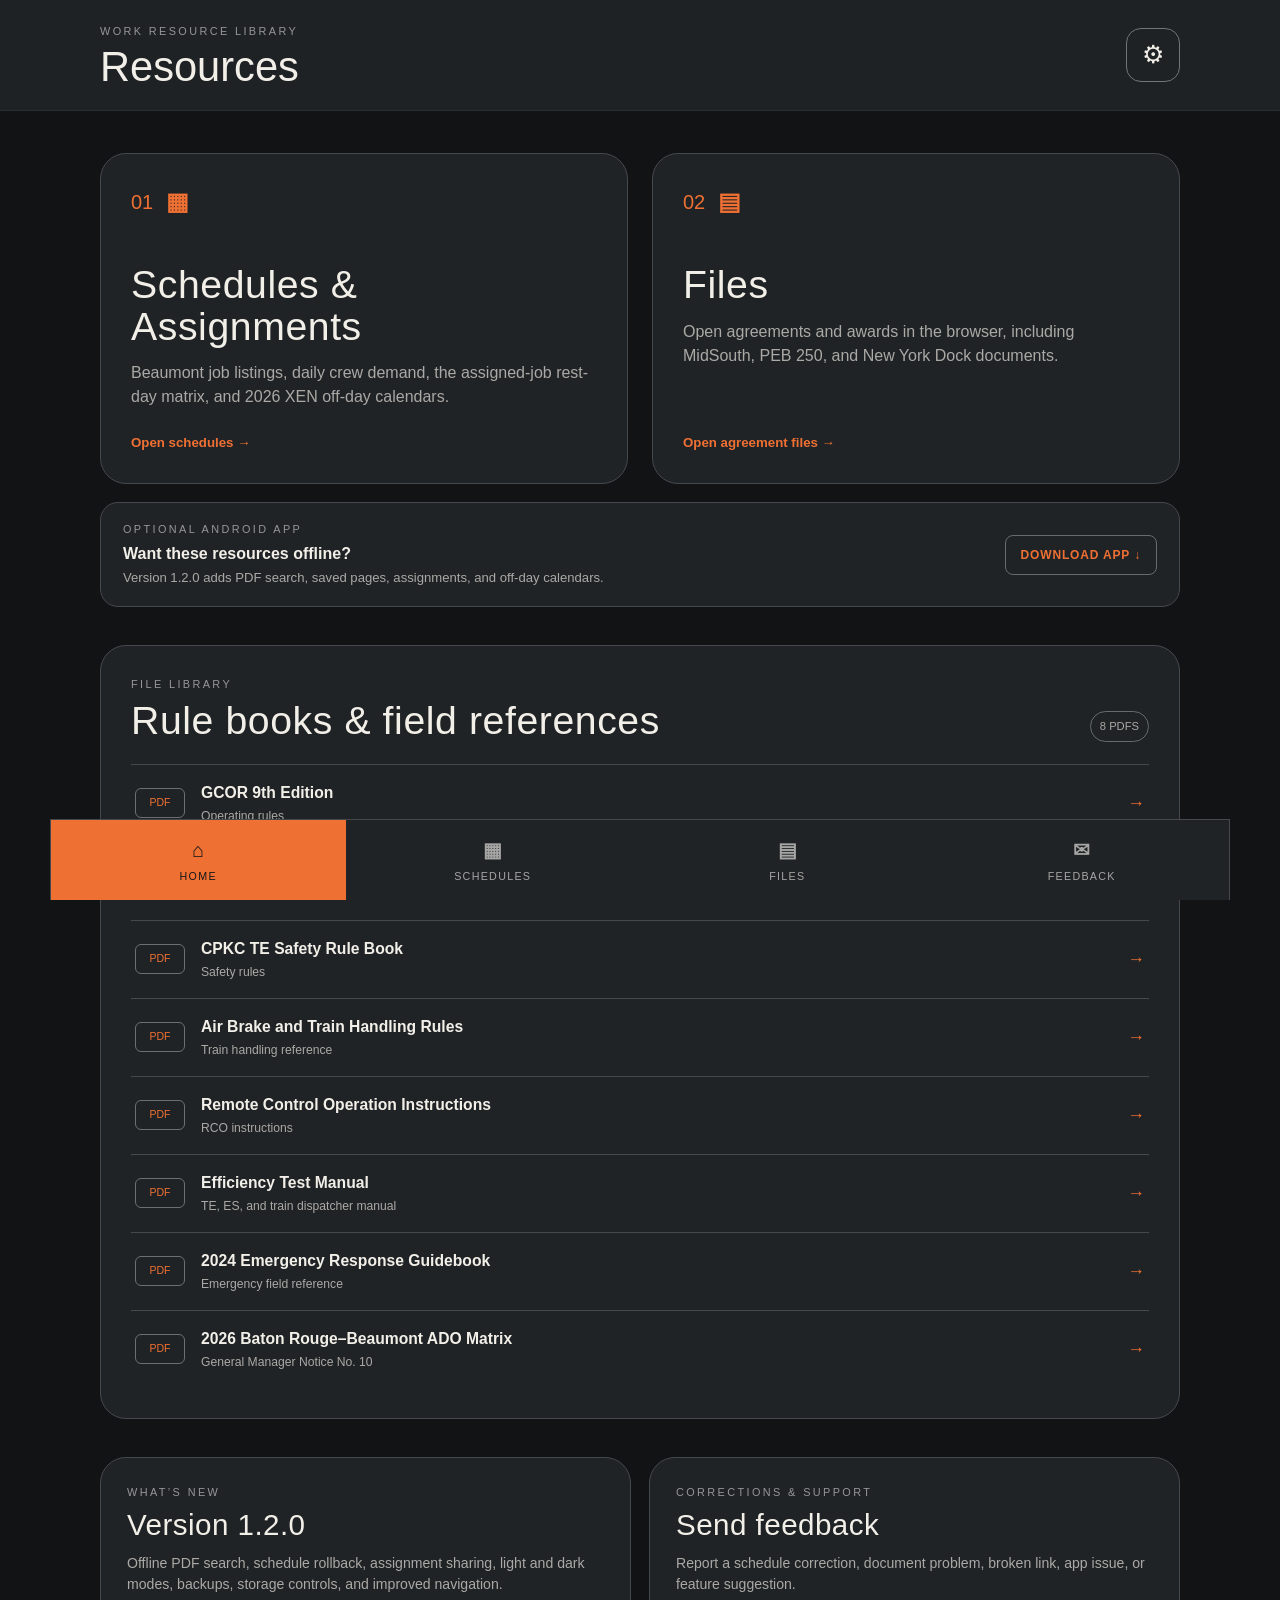
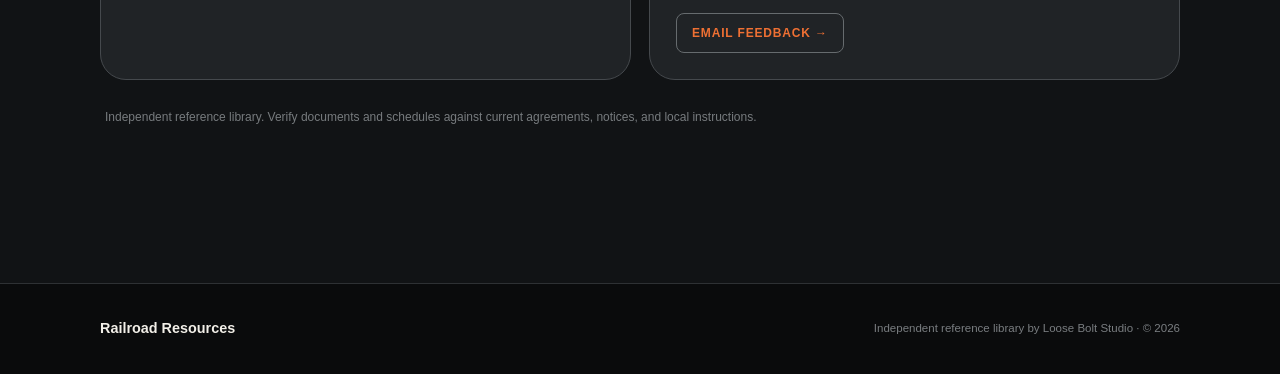
==== commit 7ee5c543: "Mirror the app on the Resources website" ====
--- a/index.html
+++ b/index.html
@@ -1,47 +1,28 @@
-<!doctype html>
-<html lang="en">
-<head>
-  <meta charset="utf-8"><meta name="viewport" content="width=device-width, initial-scale=1">
-  <meta name="description" content="Railroad schedules, agreements, rule books, reference documents, and the Railroad Resources Android app."><meta name="theme-color" content="#17191b">
-  <meta property="og:title" content="Railroad Resources"><meta property="og:description" content="Schedules, agreements, rule books, and offline tools for railroad employees."><meta property="og:image" content="https://looseboltstudio.github.io/Resources/og.png">
-  <meta name="twitter:card" content="summary_large_image"><meta name="twitter:title" content="Railroad Resources"><meta name="twitter:description" content="Schedules, agreements, rule books, and offline tools for railroad employees."><meta name="twitter:image" content="https://looseboltstudio.github.io/Resources/og.png">
-  <title>Railroad Resources</title>
-  <link rel="stylesheet" href="styles.css"><link rel="stylesheet" href="clean-theme.css" data-clean-theme><link rel="stylesheet" href="railroad-home.css">
-</head>
-<body class="railroad-home">
-  <a class="skip-link" href="#main-content">Skip to content</a>
-  <header class="rr-header"><div class="rr-container rr-header-inner">
-    <a class="rr-brand" href="./" aria-label="Railroad Resources home"><span class="rr-brand-mark" aria-hidden="true"><span></span><span></span><span></span></span><span><small>Work resource library</small><strong>Railroad Resources</strong></span></a>
-    <nav class="rr-nav" aria-label="Main navigation"><a href="#library">Library</a><a href="#app">Android App</a><a href="#feedback">Feedback</a></nav>
-  </div></header>
-  <main id="main-content">
-    <section class="rr-hero"><div class="rr-container rr-hero-grid">
-      <div><p class="rr-kicker">Independent railroad reference library</p><h1>The resources you need, without the runaround.</h1><p class="rr-lead">Job schedules, assigned off-day calendars, agreements, rule books, and field references—organized for quick access on the web or offline in the app.</p><div class="rr-actions"><a class="rr-button rr-button-primary" href="https://github.com/LooseBoltStudio/Resources/releases/latest/download/Railroad-Resources.apk">Download Android app <span aria-hidden="true">↓</span></a><a class="rr-button rr-button-secondary" href="#library">Browse all resources</a></div><p class="rr-version">Current release: version 1.2.0 · Android installer · 6.7 MB</p></div>
-      <aside class="rr-status" aria-label="App highlights"><span class="rr-status-label">Built for the job</span><h2>One library.<br>Available offline.</h2><ul><li>Search all 179 agreement pages</li><li>View assigned jobs and off-day matrices</li><li>Save pages, favorites, and your assignment</li><li>Automatic schedule and app update checks</li></ul></aside>
-    </div></section>
-    <section id="library" class="rr-section rr-library"><div class="rr-container">
-      <div class="rr-section-heading"><div><p class="rr-kicker">Resource library</p><h2>Everything remains available on the web.</h2></div><p>Use the full browser library below. The Android app adds offline access and phone-focused tools, but it is never required.</p></div>
-      <div class="rr-feature-grid">
-        <a class="rr-feature-card" href="work-resources/schedules/"><span class="rr-card-index">01</span><span class="rr-card-type">Schedules</span><h3>Schedules &amp; Assignments</h3><p>Beaumont job listings, daily crew demand, the Sun–Mon assigned-job matrix, and the 2026 XEN Spots 1–9 off-day calendar.</p><strong>Open schedules →</strong></a>
-        <a class="rr-feature-card" href="work-resources/contract/"><span class="rr-card-index">02</span><span class="rr-card-type">Agreements</span><h3>Contracts &amp; Agreements</h3><p>Read the BLET MidSouth Scheduled Rules Agreement, PEB 250 award, and New York Dock implementing agreement.</p><strong>Open agreements →</strong></a>
-      </div>
-      <div class="rr-documents"><div class="rr-documents-heading"><div><p class="rr-kicker">Field references</p><h2>Rule books &amp; manuals</h2></div><span>PDF documents</span></div><div class="rr-document-list">
-        <a href="work-resources/GCOR_9th_Edition_Final_09022025.pdf"><span>PDF</span><strong>GCOR 9th Edition</strong><em>Open document →</em></a>
-        <a href="work-resources/CPKC US Southern Region Timetable NO 1 - Final 6-13-2024.pdf"><span>PDF</span><strong>CPKC US Southern Region Timetable No. 1</strong><em>Open document →</em></a>
-        <a href="work-resources/CPKC TE Safety Rule Book April 2023.pdf"><span>PDF</span><strong>CPKC TE Safety Rule Book</strong><em>Open document →</em></a>
-        <a href="work-resources/CPKC_Air Brake and Train Handling Rules - 6.15.2024.pdf"><span>PDF</span><strong>Air Brake and Train Handling Rules</strong><em>Open document →</em></a>
-        <a href="work-resources/CPKC Instructions for Remote Control Operation 9.30.2024.pdf"><span>PDF</span><strong>Remote Control Operation Instructions</strong><em>Open document →</em></a>
-        <a href="work-resources/CURRENT CPKC Efficiency Test Manual TE ES and Train Dispatcher 05-28-2025.pdf"><span>PDF</span><strong>Efficiency Test Manual</strong><em>Open document →</em></a>
-        <a href="work-resources/2024 Emergency Response Guidebook.pdf"><span>PDF</span><strong>2024 Emergency Response Guidebook</strong><em>Open document →</em></a>
-        <a href="work-resources/US South Baton Rouge-Beaumont - GM Notice %2310 - 2026 ADO Matrix - 1.1.26.pdf"><span>PDF</span><strong>2026 Baton Rouge–Beaumont ADO Matrix Notice</strong><em>Open document →</em></a>
-      </div></div>
-    </div></section>
-    <section id="app" class="rr-section rr-app-section"><div class="rr-container rr-app-grid">
-      <div><p class="rr-kicker">Railroad Resources for Android</p><h2>The web library, made better for your phone.</h2><p>Keep agreements available offline, search inside PDFs, track your assigned job, view off days, save important pages, and receive quiet update notices.</p><a class="rr-button rr-button-primary" href="https://github.com/LooseBoltStudio/Resources/releases/latest/download/Railroad-Resources.apk">Install version 1.2.0 <span aria-hidden="true">↓</span></a><p class="rr-install-note">Android may ask you to allow installation from your browser. Installing a newer version updates the existing app and preserves saved information.</p></div>
-      <div class="rr-release-card"><span class="rr-status-label">What’s new in 1.2.0</span><h3>A more complete daily tool</h3><ul><li>Offline search across every agreement</li><li>Schedule safety checks and rollback</li><li>Assignment sharing and improved navigation</li><li>Light, dark, large-text, and high-contrast modes</li><li>Storage controls, backups, Help, and feedback</li></ul></div>
-    </div></section>
-    <section id="feedback" class="rr-section rr-feedback"><div class="rr-container rr-feedback-grid"><div><p class="rr-kicker">Corrections &amp; support</p><h2>See something that needs attention?</h2><p>Report an incorrect schedule, document problem, broken link, app issue, or feature suggestion. Your email app will open with the subject already prepared.</p></div><div class="rr-feedback-actions"><a class="rr-button rr-button-primary" href="mailto:dkruse1027@gmail.com?subject=Railroad%20Resources%20Feedback">Send feedback by email</a><span>Nothing is submitted automatically. You review the message before sending.</span></div></div></section>
-  </main>
-  <footer class="rr-footer"><div class="rr-container rr-footer-inner"><div><strong>Railroad Resources</strong><span>Independent reference library by Loose Bolt Studio.</span></div><div><span>Verify against current agreements, notices, and local instructions.</span><span id="copyright-year"></span></div></div></footer>
-  <script src="script.js"></script>
-</body></html>
+<!doctype html><html lang="en"><head>
+<meta charset="utf-8"><meta name="viewport" content="width=device-width,initial-scale=1"><meta name="theme-color" content="#202326">
+<meta name="description" content="Railroad schedules, agreements, rule books, reference documents, and the Railroad Resources Android app.">
+<meta property="og:title" content="Railroad Resources"><meta property="og:description" content="Schedules, agreements, rule books, and offline tools for railroad employees."><meta property="og:image" content="https://looseboltstudio.github.io/Resources/og.png">
+<meta name="twitter:card" content="summary_large_image"><meta name="twitter:title" content="Railroad Resources"><meta name="twitter:description" content="Schedules, agreements, rule books, and offline tools for railroad employees."><meta name="twitter:image" content="https://looseboltstudio.github.io/Resources/og.png">
+<title>Railroad Resources</title><link rel="stylesheet" href="railroad-home.css"></head><body>
+<a class="skip" href="#content">Skip to content</a>
+<header class="app-header"><div class="shell header-row"><div><span class="eyebrow">Work resource library</span><h1>Resources</h1></div><a class="settings" href="#about" aria-label="About Railroad Resources">⚙</a></div></header>
+<main id="content" class="shell app-content">
+<section class="home-cards" aria-label="Primary resources">
+<a class="home-card" href="work-resources/schedules/"><div class="card-label"><span>01</span><b>▦</b></div><h2>Schedules &amp; Assignments</h2><p>Beaumont job listings, daily crew demand, the assigned-job rest-day matrix, and 2026 XEN off-day calendars.</p><strong>Open schedules →</strong></a>
+<a class="home-card" href="work-resources/contract/"><div class="card-label"><span>02</span><b>▤</b></div><h2>Files</h2><p>Open agreements and awards in the browser, including MidSouth, PEB 250, and New York Dock documents.</p><strong>Open agreement files →</strong></a>
+</section>
+<aside class="app-link-card"><div><span class="eyebrow">Optional Android app</span><strong>Want these resources offline?</strong><p>Version 1.2.0 adds PDF search, saved pages, assignments, and off-day calendars.</p></div><a href="https://github.com/LooseBoltStudio/Resources/releases/latest/download/Railroad-Resources.apk">Download app ↓</a></aside>
+<section id="files" class="library-panel"><div class="panel-heading"><div><span class="eyebrow">File library</span><h2>Rule books &amp; field references</h2></div><span class="count-pill">8 PDFs</span></div><div class="file-list">
+<a href="work-resources/GCOR_9th_Edition_Final_09022025.pdf"><span>PDF</span><div><strong>GCOR 9th Edition</strong><small>Operating rules</small></div><b>→</b></a>
+<a href="work-resources/CPKC US Southern Region Timetable NO 1 - Final 6-13-2024.pdf"><span>PDF</span><div><strong>CPKC US Southern Region Timetable No. 1</strong><small>Timetable and subdivision reference</small></div><b>→</b></a>
+<a href="work-resources/CPKC TE Safety Rule Book April 2023.pdf"><span>PDF</span><div><strong>CPKC TE Safety Rule Book</strong><small>Safety rules</small></div><b>→</b></a>
+<a href="work-resources/CPKC_Air Brake and Train Handling Rules - 6.15.2024.pdf"><span>PDF</span><div><strong>Air Brake and Train Handling Rules</strong><small>Train handling reference</small></div><b>→</b></a>
+<a href="work-resources/CPKC Instructions for Remote Control Operation 9.30.2024.pdf"><span>PDF</span><div><strong>Remote Control Operation Instructions</strong><small>RCO instructions</small></div><b>→</b></a>
+<a href="work-resources/CURRENT CPKC Efficiency Test Manual TE ES and Train Dispatcher 05-28-2025.pdf"><span>PDF</span><div><strong>Efficiency Test Manual</strong><small>TE, ES, and train dispatcher manual</small></div><b>→</b></a>
+<a href="work-resources/2024 Emergency Response Guidebook.pdf"><span>PDF</span><div><strong>2024 Emergency Response Guidebook</strong><small>Emergency field reference</small></div><b>→</b></a>
+<a href="work-resources/US South Baton Rouge-Beaumont - GM Notice %2310 - 2026 ADO Matrix - 1.1.26.pdf"><span>PDF</span><div><strong>2026 Baton Rouge–Beaumont ADO Matrix</strong><small>General Manager Notice No. 10</small></div><b>→</b></a>
+</div></section>
+<section id="about" class="options-grid"><div class="option-card"><span class="eyebrow">What’s new</span><h2>Version 1.2.0</h2><p>Offline PDF search, schedule rollback, assignment sharing, light and dark modes, backups, storage controls, and improved navigation.</p></div><div class="option-card"><span class="eyebrow">Corrections &amp; support</span><h2>Send feedback</h2><p>Report a schedule correction, document problem, broken link, app issue, or feature suggestion.</p><a class="secondary-button" href="mailto:dkruse1027@gmail.com?subject=Railroad%20Resources%20Feedback">Email feedback →</a></div></section>
+<p class="disclaimer">Independent reference library. Verify documents and schedules against current agreements, notices, and local instructions.</p></main>
+<nav class="bottom-nav" aria-label="Quick navigation"><a class="active" href="#content"><b>⌂</b><span>Home</span></a><a href="work-resources/schedules/"><b>▦</b><span>Schedules</span></a><a href="#files"><b>▤</b><span>Files</span></a><a href="mailto:dkruse1027@gmail.com?subject=Railroad%20Resources%20Feedback"><b>✉</b><span>Feedback</span></a></nav>
+<footer><div class="shell"><strong>Railroad Resources</strong><span>Independent reference library by Loose Bolt Studio · <span id="copyright-year"></span></span></div></footer><script src="script.js"></script></body></html>
--- a/railroad-home.css
+++ b/railroad-home.css
@@ -1,8 +1,3 @@
-:root{--rr-bg:#111315;--rr-panel:#202326;--rr-panel-2:#292c2f;--rr-line:#44494d;--rr-text:#f4f1ea;--rr-muted:#b2b0ab;--rr-orange:#ed6d2f;--rr-orange-dark:#c94f19;--rr-paper:#efede7;--rr-ink:#1c1e20;--rr-width:1160px}
-.railroad-home{margin:0;background:var(--rr-bg);color:var(--rr-text);font-family:"Arial Narrow",Arial,sans-serif;line-height:1.55}.railroad-home *{box-sizing:border-box}.railroad-home a{color:inherit}.rr-container{width:min(calc(100% - 40px),var(--rr-width));margin-inline:auto}.rr-header{position:sticky;top:0;z-index:20;background:rgba(23,25,27,.96);border-bottom:1px solid var(--rr-line);backdrop-filter:blur(12px)}.rr-header-inner{min-height:84px;display:flex;align-items:center;justify-content:space-between;gap:28px}.rr-brand{display:flex;align-items:center;gap:13px;text-decoration:none}.rr-brand>span:last-child{display:grid}.rr-brand small,.rr-kicker{font-size:.7rem;letter-spacing:.2em;text-transform:uppercase;color:var(--rr-muted)}.rr-brand strong{font-size:1.15rem;letter-spacing:.02em}.rr-brand-mark{width:43px;height:43px;border:1px solid #656a6e;display:flex;align-items:center;justify-content:center;gap:4px}.rr-brand-mark span{display:block;width:5px;height:25px;border:2px solid var(--rr-orange)}.rr-nav{display:flex;gap:25px}.rr-nav a{text-decoration:none;color:var(--rr-muted);font-size:.78rem;font-weight:700;letter-spacing:.12em;text-transform:uppercase}.rr-nav a:hover{color:var(--rr-orange)}
-.rr-hero{position:relative;overflow:hidden;border-bottom:1px solid var(--rr-line)}.rr-hero:after{content:"";position:absolute;inset:0;pointer-events:none;opacity:.055;background:repeating-linear-gradient(90deg,transparent 0 89px,#fff 89px 90px),repeating-linear-gradient(0deg,transparent 0 89px,#fff 89px 90px)}.rr-hero-grid{position:relative;z-index:1;min-height:650px;display:grid;grid-template-columns:minmax(0,1.25fr) minmax(330px,.75fr);gap:70px;align-items:center;padding:80px 0}.rr-kicker{margin:0 0 15px;color:var(--rr-orange);font-weight:700}.rr-hero h1,.rr-section h2{margin:0;font-family:Impact,"Arial Narrow",sans-serif;font-weight:400;letter-spacing:.015em;line-height:1}.rr-hero h1{max-width:760px;font-size:clamp(3.8rem,8vw,7.5rem)}.rr-lead{max-width:720px;margin:25px 0 0;color:var(--rr-muted);font-size:1.15rem}.rr-actions{display:flex;flex-wrap:wrap;gap:12px;margin-top:32px}.rr-button{min-height:50px;display:inline-flex;align-items:center;justify-content:center;gap:12px;padding:0 21px;border:1px solid transparent;text-decoration:none;font-size:.78rem;font-weight:800;letter-spacing:.08em;text-transform:uppercase}.rr-button-primary{background:var(--rr-orange);color:#141516}.rr-button-primary:hover{background:#ff8247}.rr-button-secondary{border-color:#74797d;color:var(--rr-text)}.rr-button-secondary:hover{border-color:var(--rr-orange);color:var(--rr-orange)}.rr-version{margin:16px 0 0;color:#7f8487;font-size:.78rem}.rr-status,.rr-release-card{padding:30px;background:var(--rr-panel);border:1px solid var(--rr-line);border-left:5px solid var(--rr-orange)}.rr-status-label{font-size:.67rem;letter-spacing:.17em;text-transform:uppercase;color:var(--rr-orange)}.rr-status h2{margin:13px 0 20px;font-size:2.5rem}.rr-status ul,.rr-release-card ul{list-style:none;padding:0;margin:0}.rr-status li,.rr-release-card li{padding:12px 0 12px 24px;border-top:1px solid var(--rr-line);color:var(--rr-muted);position:relative}.rr-status li:before,.rr-release-card li:before{content:"";position:absolute;left:2px;top:20px;width:7px;height:7px;background:var(--rr-orange)}
-.rr-section{padding:92px 0}.rr-library{background:var(--rr-paper);color:var(--rr-ink)}.rr-section-heading{display:grid;grid-template-columns:1.2fr .8fr;gap:60px;align-items:end;margin-bottom:38px}.rr-section-heading h2,.rr-app-section h2,.rr-feedback h2{font-size:clamp(2.8rem,5vw,5rem)}.rr-section-heading>p{margin:0;color:#62676b}.rr-feature-grid{display:grid;grid-template-columns:1fr 1fr;gap:18px}.rr-feature-card{position:relative;min-height:310px;padding:30px;display:flex;flex-direction:column;background:#faf9f6;border:1px solid #b9bec2;text-decoration:none;transition:.2s}.rr-feature-card:hover{transform:translateY(-3px);border-color:var(--rr-orange);box-shadow:0 12px 25px rgba(0,0,0,.1)}.rr-card-index{position:absolute;right:25px;top:19px;color:#c7c9c9;font:2.7rem Impact,sans-serif}.rr-card-type{width:max-content;padding:5px 8px;border:1px solid var(--rr-orange);color:var(--rr-orange-dark);font-size:.68rem;text-transform:uppercase;letter-spacing:.12em}.rr-feature-card h3{max-width:500px;margin:48px 0 12px;font:400 2.1rem/1 Impact,"Arial Narrow",sans-serif}.rr-feature-card p{margin:0 0 20px;color:#62676b}.rr-feature-card strong{margin-top:auto;color:var(--rr-orange-dark);font-size:.78rem;text-transform:uppercase;letter-spacing:.1em}
-.rr-documents{margin-top:60px}.rr-documents-heading{display:flex;align-items:end;justify-content:space-between;gap:20px;padding-bottom:17px;border-bottom:2px solid #2d3033}.rr-documents-heading h2{font-size:2.5rem}.rr-documents-heading>span{color:#777c80;font-size:.72rem;text-transform:uppercase;letter-spacing:.14em}.rr-document-list{display:grid}.rr-document-list a{display:grid;grid-template-columns:55px 1fr auto;gap:18px;align-items:center;min-height:76px;padding:12px 5px;border-bottom:1px solid #c8c9c7;text-decoration:none}.rr-document-list a:hover{background:#e5e3dd}.rr-document-list a>span{padding:7px;border:1px solid #9b9fa2;text-align:center;color:#555a5f;font-size:.68rem}.rr-document-list strong{font-size:1rem}.rr-document-list em{font-style:normal;color:var(--rr-orange-dark);font-size:.72rem;text-transform:uppercase;letter-spacing:.08em}
-.rr-app-section{background:var(--rr-bg)}.rr-app-grid{display:grid;grid-template-columns:1.05fr .95fr;gap:80px;align-items:center}.rr-app-section p:not(.rr-kicker){max-width:650px;color:var(--rr-muted);font-size:1.05rem}.rr-app-section .rr-button{margin-top:15px}.rr-app-section .rr-install-note{font-size:.78rem!important;color:#7f8487!important}.rr-release-card h3{margin:13px 0 20px;font:400 2.2rem/1 Impact,"Arial Narrow",sans-serif}.rr-feedback{background:var(--rr-panel-2);border-top:1px solid var(--rr-line)}.rr-feedback-grid{display:grid;grid-template-columns:1.2fr .8fr;gap:70px;align-items:center}.rr-feedback p:not(.rr-kicker){color:var(--rr-muted);max-width:680px}.rr-feedback-actions{display:grid;gap:14px}.rr-feedback-actions span{color:#8f9395;font-size:.78rem}.rr-footer{background:#0b0c0d;border-top:4px solid var(--rr-orange)}.rr-footer-inner{min-height:120px;display:flex;align-items:center;justify-content:space-between;gap:30px}.rr-footer-inner>div{display:grid;gap:4px}.rr-footer strong{font-size:1rem}.rr-footer span{color:#85898b;font-size:.76rem}.rr-footer-inner>div:last-child{text-align:right}
-@media(max-width:850px){.rr-nav{display:none}.rr-hero-grid,.rr-app-grid,.rr-feedback-grid,.rr-section-heading{grid-template-columns:1fr}.rr-hero-grid{gap:42px;min-height:auto;padding:64px 0}.rr-feature-grid{grid-template-columns:1fr}.rr-section-heading,.rr-app-grid,.rr-feedback-grid{gap:30px}.rr-section{padding:68px 0}}
-@media(max-width:600px){.rr-container{width:min(calc(100% - 28px),var(--rr-width))}.rr-header-inner{min-height:72px}.rr-brand small{display:none}.rr-hero h1{font-size:clamp(3.2rem,17vw,5rem)}.rr-lead{font-size:1rem}.rr-actions{display:grid}.rr-button{width:100%}.rr-status{padding:24px}.rr-feature-card{min-height:270px;padding:24px}.rr-document-list a{grid-template-columns:48px 1fr}.rr-document-list em{grid-column:2}.rr-documents-heading>span{display:none}.rr-footer-inner{align-items:flex-start;flex-direction:column;padding:28px 0}.rr-footer-inner>div:last-child{text-align:left}}
+:root{--bg:#111315;--panel:#202326;--panel2:#26292c;--line:#45494d;--text:#f2efe8;--muted:#aaa9a5;--orange:#ef7033;--orange2:#c9501b;--width:1080px}*{box-sizing:border-box}html{scroll-behavior:smooth}body{margin:0;background:var(--bg);color:var(--text);font-family:"Arial Narrow",Arial,sans-serif;line-height:1.5}a{color:inherit}.shell{width:min(calc(100% - 36px),var(--width));margin:auto}.skip{position:fixed;top:-60px;left:14px;z-index:99;background:var(--orange);color:#111;padding:10px}.skip:focus{top:0}.app-header{position:sticky;top:0;z-index:20;background:rgba(32,35,38,.98);border-bottom:1px solid #2b2e31}.header-row{min-height:110px;display:flex;align-items:center;justify-content:space-between}.eyebrow{display:block;color:#969696;font-size:.68rem;letter-spacing:.22em;text-transform:uppercase}.header-row h1{margin:7px 0 0;font:400 2.6rem/1 Impact,"Arial Narrow",sans-serif}.settings{width:54px;height:54px;display:grid;place-items:center;border:1px solid #71767a;border-radius:15px;text-decoration:none;font-size:1.55rem}.settings:hover{border-color:var(--orange);color:var(--orange)}.app-content{padding:42px 0 76px}.home-cards{display:grid;grid-template-columns:1fr 1fr;gap:24px}.home-card,.library-panel,.option-card,.app-link-card{background:var(--panel);border:1px solid var(--line);border-radius:26px}.home-card{min-height:320px;padding:30px;display:flex;flex-direction:column;text-decoration:none;transition:.18s}.home-card:hover{transform:translateY(-3px);border-color:var(--orange)}.card-label{display:flex;align-items:center;gap:13px;color:var(--orange)}.card-label span{font:400 1.25rem Impact,sans-serif}.card-label b{font-size:1.5rem}.home-card h2,.panel-heading h2,.option-card h2{margin:44px 0 14px;font:400 2.45rem/1.06 Impact,"Arial Narrow",sans-serif;letter-spacing:.015em}.home-card p{margin:0;color:var(--muted);font-size:1rem}.home-card>strong{margin-top:auto;padding-top:24px;color:var(--orange);font-size:.83rem;font-weight:700}.app-link-card{margin-top:18px;padding:18px 22px;display:grid;grid-template-columns:1fr auto;gap:22px;align-items:center;border-radius:18px}.app-link-card strong{display:block;margin:5px 0 2px;font-size:1rem}.app-link-card p{margin:0;color:var(--muted);font-size:.82rem}.app-link-card>a,.secondary-button{display:inline-flex;align-items:center;justify-content:center;min-height:40px;padding:0 15px;border:1px solid #666b6e;border-radius:8px;color:var(--orange);text-decoration:none;font-size:.75rem;font-weight:700;text-transform:uppercase;letter-spacing:.07em}.app-link-card>a:hover,.secondary-button:hover{border-color:var(--orange)}
+.library-panel{margin-top:38px;padding:30px}.panel-heading{display:flex;justify-content:space-between;align-items:end;gap:20px;padding-bottom:22px}.panel-heading h2{margin:8px 0 0}.count-pill{padding:6px 9px;border:1px solid #656a6e;border-radius:20px;color:var(--muted);font-size:.7rem;text-transform:uppercase}.file-list{display:grid}.file-list a{min-height:78px;display:grid;grid-template-columns:50px 1fr auto;align-items:center;gap:16px;border-top:1px solid var(--line);text-decoration:none;padding:11px 4px}.file-list a:hover{color:var(--orange)}.file-list a>span{padding:6px 4px;border:1px solid #6b7074;border-radius:6px;text-align:center;color:var(--orange);font-size:.66rem}.file-list a>div{display:grid}.file-list strong{font-size:.98rem}.file-list small{margin-top:2px;color:var(--muted);font-size:.76rem}.file-list a>b{color:var(--orange);font-size:1.1rem}.options-grid{display:grid;grid-template-columns:1fr 1fr;gap:18px;margin-top:38px}.option-card{padding:26px}.option-card h2{margin:9px 0 12px;font-size:1.85rem}.option-card p{margin:0;color:var(--muted);font-size:.88rem}.option-card .secondary-button{margin-top:18px}.disclaimer{margin:28px 5px 0;color:#777b7e;font-size:.75rem}.bottom-nav{position:sticky;bottom:0;z-index:25;margin:0 auto;width:min(100%,1180px);display:grid;grid-template-columns:repeat(4,1fr);background:#202326;border:1px solid var(--line);border-bottom:0}.bottom-nav a{min-height:80px;display:grid;place-content:center;gap:3px;text-align:center;text-decoration:none;color:#a5a6a4}.bottom-nav b{font-size:1.25rem}.bottom-nav span{font-size:.67rem;letter-spacing:.12em;text-transform:uppercase}.bottom-nav a:hover,.bottom-nav .active{background:var(--orange);color:#161719}footer{background:#0a0b0c;border-top:1px solid #2e3134}.bottom-nav+footer{margin-top:0}footer .shell{min-height:90px;display:flex;align-items:center;justify-content:space-between;gap:20px}footer strong{font-size:.9rem}footer span{color:#797d80;font-size:.72rem}
+@media(max-width:720px){.shell{width:min(calc(100% - 28px),var(--width))}.header-row{min-height:92px}.header-row h1{font-size:2.2rem}.settings{width:50px;height:50px}.app-content{padding-top:26px}.home-cards,.options-grid{grid-template-columns:1fr}.home-card{min-height:260px;padding:24px}.home-card h2{margin-top:32px;font-size:2.1rem}.app-link-card{grid-template-columns:1fr;padding:18px}.app-link-card>a{width:max-content}.library-panel{padding:22px 18px;border-radius:22px}.panel-heading{align-items:start}.panel-heading h2{font-size:2rem}.file-list a{grid-template-columns:45px 1fr}.file-list a>b{display:none}.bottom-nav{position:fixed;left:0;right:0}.bottom-nav a{min-height:70px}.app-content{padding-bottom:105px}footer{padding-bottom:72px}footer .shell{align-items:flex-start;flex-direction:column;justify-content:center}}
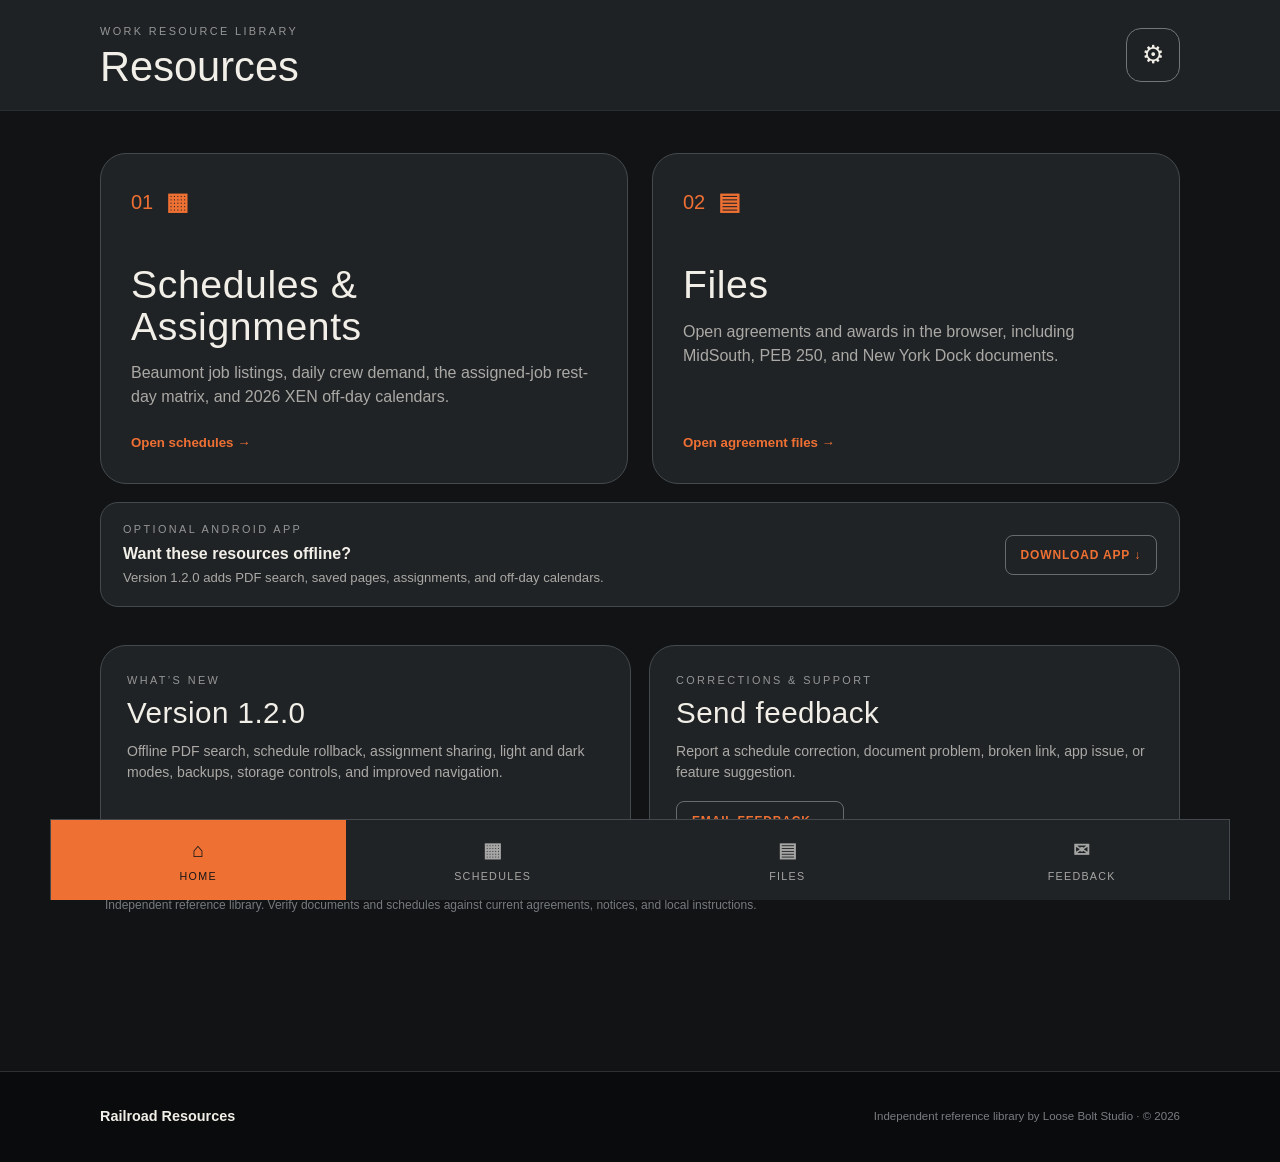
==== commit 1b0d8be3: "Fix Resources page styling and visibility" ====
--- a/index.html
+++ b/index.html
@@ -3,7 +3,7 @@
 <meta name="description" content="Railroad schedules, agreements, rule books, reference documents, and the Railroad Resources Android app.">
 <meta property="og:title" content="Railroad Resources"><meta property="og:description" content="Schedules, agreements, rule books, and offline tools for railroad employees."><meta property="og:image" content="https://looseboltstudio.github.io/Resources/og.png">
 <meta name="twitter:card" content="summary_large_image"><meta name="twitter:title" content="Railroad Resources"><meta name="twitter:description" content="Schedules, agreements, rule books, and offline tools for railroad employees."><meta name="twitter:image" content="https://looseboltstudio.github.io/Resources/og.png">
-<title>Railroad Resources</title><link rel="stylesheet" href="railroad-home.css"></head><body>
+<title>Railroad Resources</title><link rel="stylesheet" href="railroad-home.css?v=2" data-clean-theme></head><body>
 <a class="skip" href="#content">Skip to content</a>
 <header class="app-header"><div class="shell header-row"><div><span class="eyebrow">Work resource library</span><h1>Resources</h1></div><a class="settings" href="#about" aria-label="About Railroad Resources">⚙</a></div></header>
 <main id="content" class="shell app-content">
@@ -12,17 +12,7 @@
 <a class="home-card" href="work-resources/contract/"><div class="card-label"><span>02</span><b>▤</b></div><h2>Files</h2><p>Open agreements and awards in the browser, including MidSouth, PEB 250, and New York Dock documents.</p><strong>Open agreement files →</strong></a>
 </section>
 <aside class="app-link-card"><div><span class="eyebrow">Optional Android app</span><strong>Want these resources offline?</strong><p>Version 1.2.0 adds PDF search, saved pages, assignments, and off-day calendars.</p></div><a href="https://github.com/LooseBoltStudio/Resources/releases/latest/download/Railroad-Resources.apk">Download app ↓</a></aside>
-<section id="files" class="library-panel"><div class="panel-heading"><div><span class="eyebrow">File library</span><h2>Rule books &amp; field references</h2></div><span class="count-pill">8 PDFs</span></div><div class="file-list">
-<a href="work-resources/GCOR_9th_Edition_Final_09022025.pdf"><span>PDF</span><div><strong>GCOR 9th Edition</strong><small>Operating rules</small></div><b>→</b></a>
-<a href="work-resources/CPKC US Southern Region Timetable NO 1 - Final 6-13-2024.pdf"><span>PDF</span><div><strong>CPKC US Southern Region Timetable No. 1</strong><small>Timetable and subdivision reference</small></div><b>→</b></a>
-<a href="work-resources/CPKC TE Safety Rule Book April 2023.pdf"><span>PDF</span><div><strong>CPKC TE Safety Rule Book</strong><small>Safety rules</small></div><b>→</b></a>
-<a href="work-resources/CPKC_Air Brake and Train Handling Rules - 6.15.2024.pdf"><span>PDF</span><div><strong>Air Brake and Train Handling Rules</strong><small>Train handling reference</small></div><b>→</b></a>
-<a href="work-resources/CPKC Instructions for Remote Control Operation 9.30.2024.pdf"><span>PDF</span><div><strong>Remote Control Operation Instructions</strong><small>RCO instructions</small></div><b>→</b></a>
-<a href="work-resources/CURRENT CPKC Efficiency Test Manual TE ES and Train Dispatcher 05-28-2025.pdf"><span>PDF</span><div><strong>Efficiency Test Manual</strong><small>TE, ES, and train dispatcher manual</small></div><b>→</b></a>
-<a href="work-resources/2024 Emergency Response Guidebook.pdf"><span>PDF</span><div><strong>2024 Emergency Response Guidebook</strong><small>Emergency field reference</small></div><b>→</b></a>
-<a href="work-resources/US South Baton Rouge-Beaumont - GM Notice %2310 - 2026 ADO Matrix - 1.1.26.pdf"><span>PDF</span><div><strong>2026 Baton Rouge–Beaumont ADO Matrix</strong><small>General Manager Notice No. 10</small></div><b>→</b></a>
-</div></section>
 <section id="about" class="options-grid"><div class="option-card"><span class="eyebrow">What’s new</span><h2>Version 1.2.0</h2><p>Offline PDF search, schedule rollback, assignment sharing, light and dark modes, backups, storage controls, and improved navigation.</p></div><div class="option-card"><span class="eyebrow">Corrections &amp; support</span><h2>Send feedback</h2><p>Report a schedule correction, document problem, broken link, app issue, or feature suggestion.</p><a class="secondary-button" href="mailto:dkruse1027@gmail.com?subject=Railroad%20Resources%20Feedback">Email feedback →</a></div></section>
 <p class="disclaimer">Independent reference library. Verify documents and schedules against current agreements, notices, and local instructions.</p></main>
-<nav class="bottom-nav" aria-label="Quick navigation"><a class="active" href="#content"><b>⌂</b><span>Home</span></a><a href="work-resources/schedules/"><b>▦</b><span>Schedules</span></a><a href="#files"><b>▤</b><span>Files</span></a><a href="mailto:dkruse1027@gmail.com?subject=Railroad%20Resources%20Feedback"><b>✉</b><span>Feedback</span></a></nav>
+<nav class="bottom-nav" aria-label="Quick navigation"><a class="active" href="#content"><b>⌂</b><span>Home</span></a><a href="work-resources/schedules/"><b>▦</b><span>Schedules</span></a><a href="work-resources/contract/"><b>▤</b><span>Files</span></a><a href="mailto:dkruse1027@gmail.com?subject=Railroad%20Resources%20Feedback"><b>✉</b><span>Feedback</span></a></nav>
 <footer><div class="shell"><strong>Railroad Resources</strong><span>Independent reference library by Loose Bolt Studio · <span id="copyright-year"></span></span></div></footer><script src="script.js"></script></body></html>
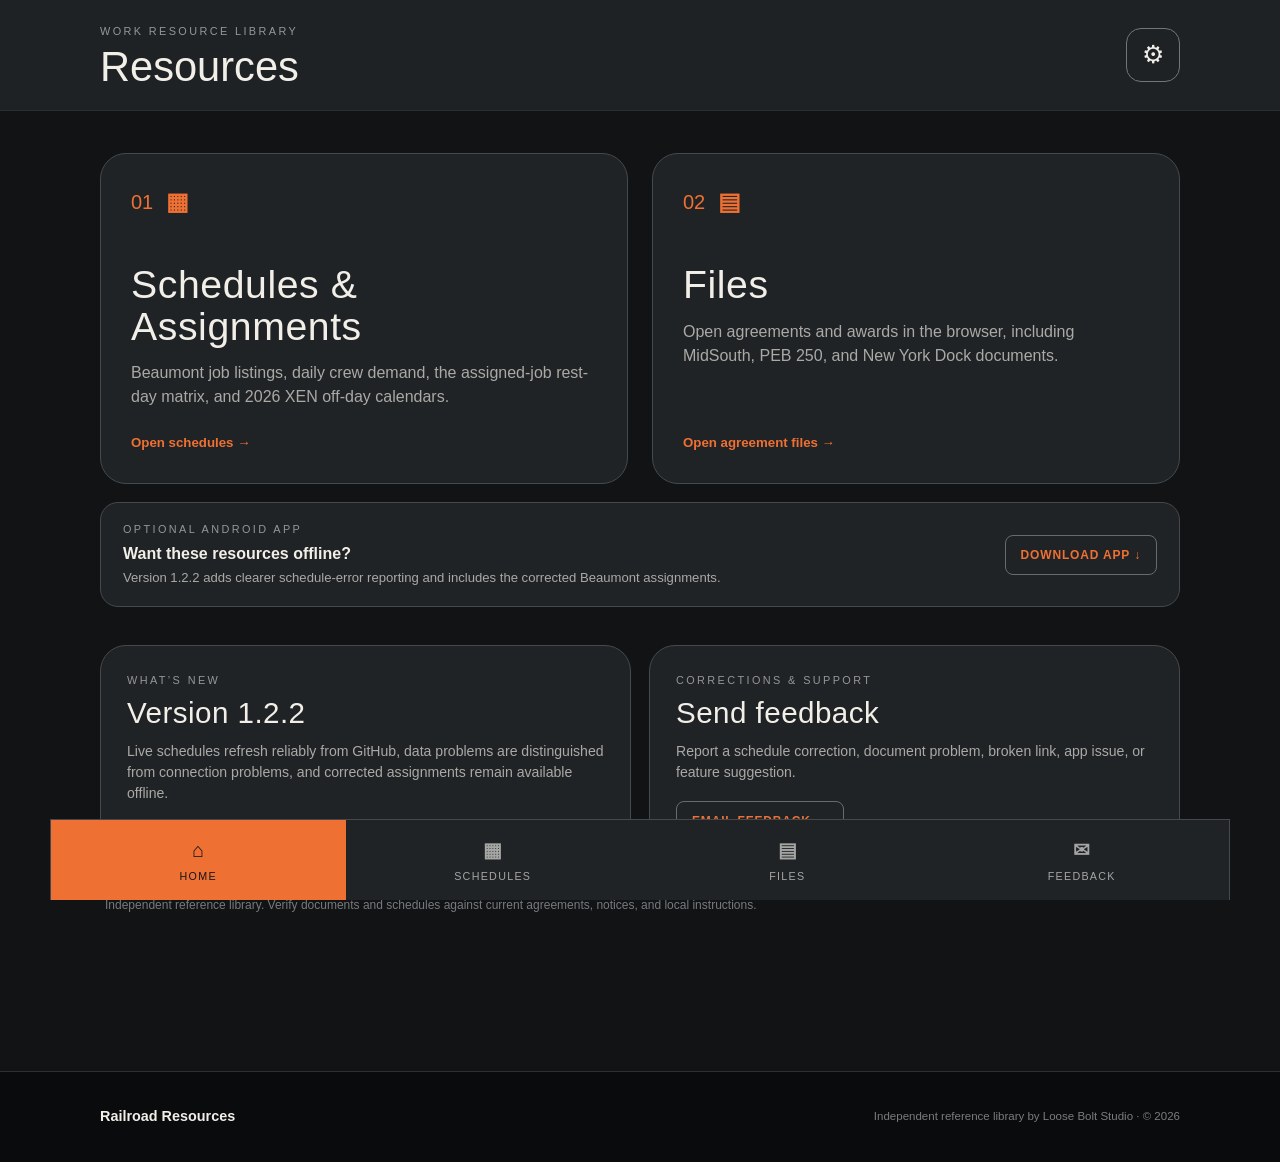
==== commit 87027537: "Add schedule validation and prepare 1.2.2" ====
--- a/index.html
+++ b/index.html
@@ -11,8 +11,8 @@
 <a class="home-card" href="work-resources/schedules/"><div class="card-label"><span>01</span><b>▦</b></div><h2>Schedules &amp; Assignments</h2><p>Beaumont job listings, daily crew demand, the assigned-job rest-day matrix, and 2026 XEN off-day calendars.</p><strong>Open schedules →</strong></a>
 <a class="home-card" href="work-resources/contract/"><div class="card-label"><span>02</span><b>▤</b></div><h2>Files</h2><p>Open agreements and awards in the browser, including MidSouth, PEB 250, and New York Dock documents.</p><strong>Open agreement files →</strong></a>
 </section>
-<aside class="app-link-card"><div><span class="eyebrow">Optional Android app</span><strong>Want these resources offline?</strong><p>Version 1.2.0 adds PDF search, saved pages, assignments, and off-day calendars.</p></div><a href="https://github.com/LooseBoltStudio/Resources/releases/latest/download/Railroad-Resources.apk">Download app ↓</a></aside>
-<section id="about" class="options-grid"><div class="option-card"><span class="eyebrow">What’s new</span><h2>Version 1.2.0</h2><p>Offline PDF search, schedule rollback, assignment sharing, light and dark modes, backups, storage controls, and improved navigation.</p></div><div class="option-card"><span class="eyebrow">Corrections &amp; support</span><h2>Send feedback</h2><p>Report a schedule correction, document problem, broken link, app issue, or feature suggestion.</p><a class="secondary-button" href="mailto:dkruse1027@gmail.com?subject=Railroad%20Resources%20Feedback">Email feedback →</a></div></section>
+<aside class="app-link-card"><div><span class="eyebrow">Optional Android app</span><strong>Want these resources offline?</strong><p>Version 1.2.2 adds clearer schedule-error reporting and includes the corrected Beaumont assignments.</p></div><a href="https://github.com/LooseBoltStudio/Resources/releases/latest/download/Railroad-Resources.apk">Download app ↓</a></aside>
+<section id="about" class="options-grid"><div class="option-card"><span class="eyebrow">What’s new</span><h2>Version 1.2.2</h2><p>Live schedules refresh reliably from GitHub, data problems are distinguished from connection problems, and corrected assignments remain available offline.</p></div><div class="option-card"><span class="eyebrow">Corrections &amp; support</span><h2>Send feedback</h2><p>Report a schedule correction, document problem, broken link, app issue, or feature suggestion.</p><a class="secondary-button" href="mailto:dkruse1027@gmail.com?subject=Railroad%20Resources%20Feedback">Email feedback →</a></div></section>
 <p class="disclaimer">Independent reference library. Verify documents and schedules against current agreements, notices, and local instructions.</p></main>
 <nav class="bottom-nav" aria-label="Quick navigation"><a class="active" href="#content"><b>⌂</b><span>Home</span></a><a href="work-resources/schedules/"><b>▦</b><span>Schedules</span></a><a href="work-resources/contract/"><b>▤</b><span>Files</span></a><a href="mailto:dkruse1027@gmail.com?subject=Railroad%20Resources%20Feedback"><b>✉</b><span>Feedback</span></a></nav>
 <footer><div class="shell"><strong>Railroad Resources</strong><span>Independent reference library by Loose Bolt Studio · <span id="copyright-year"></span></span></div></footer><script src="script.js"></script></body></html>
